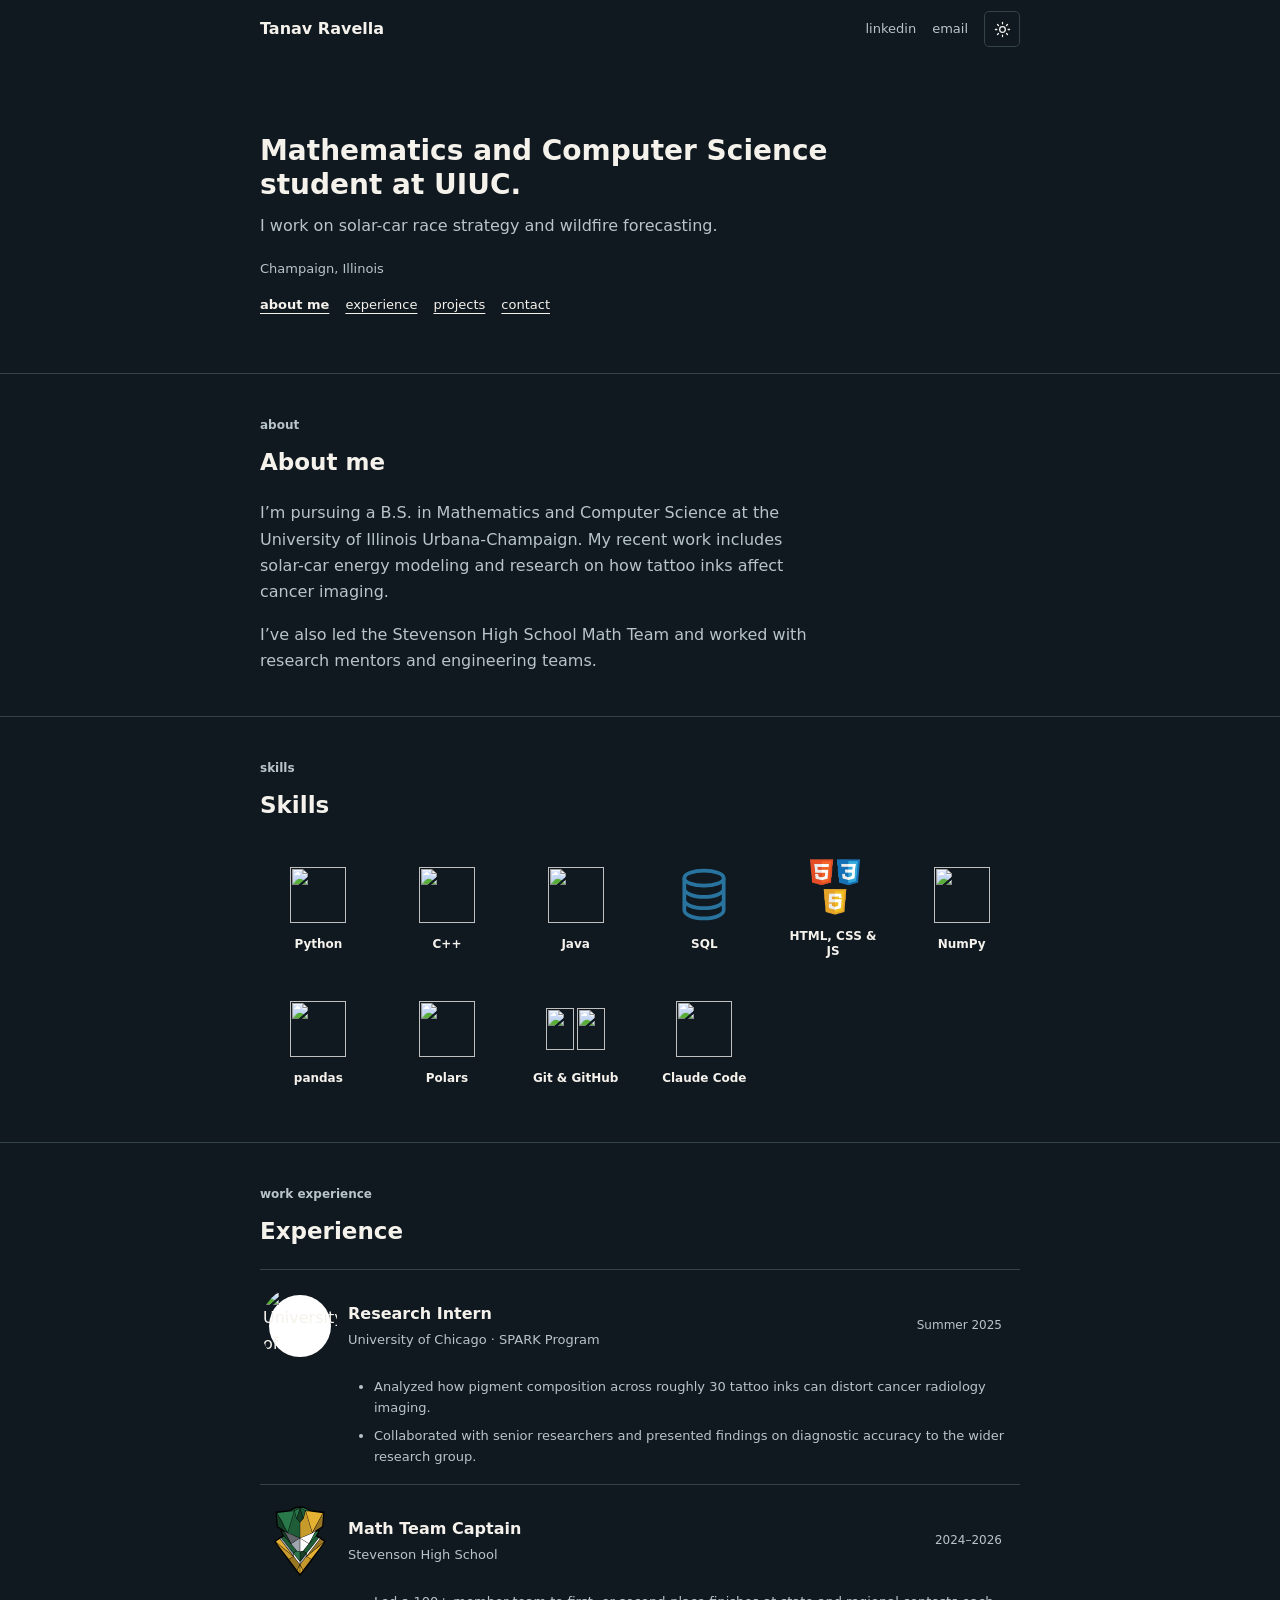
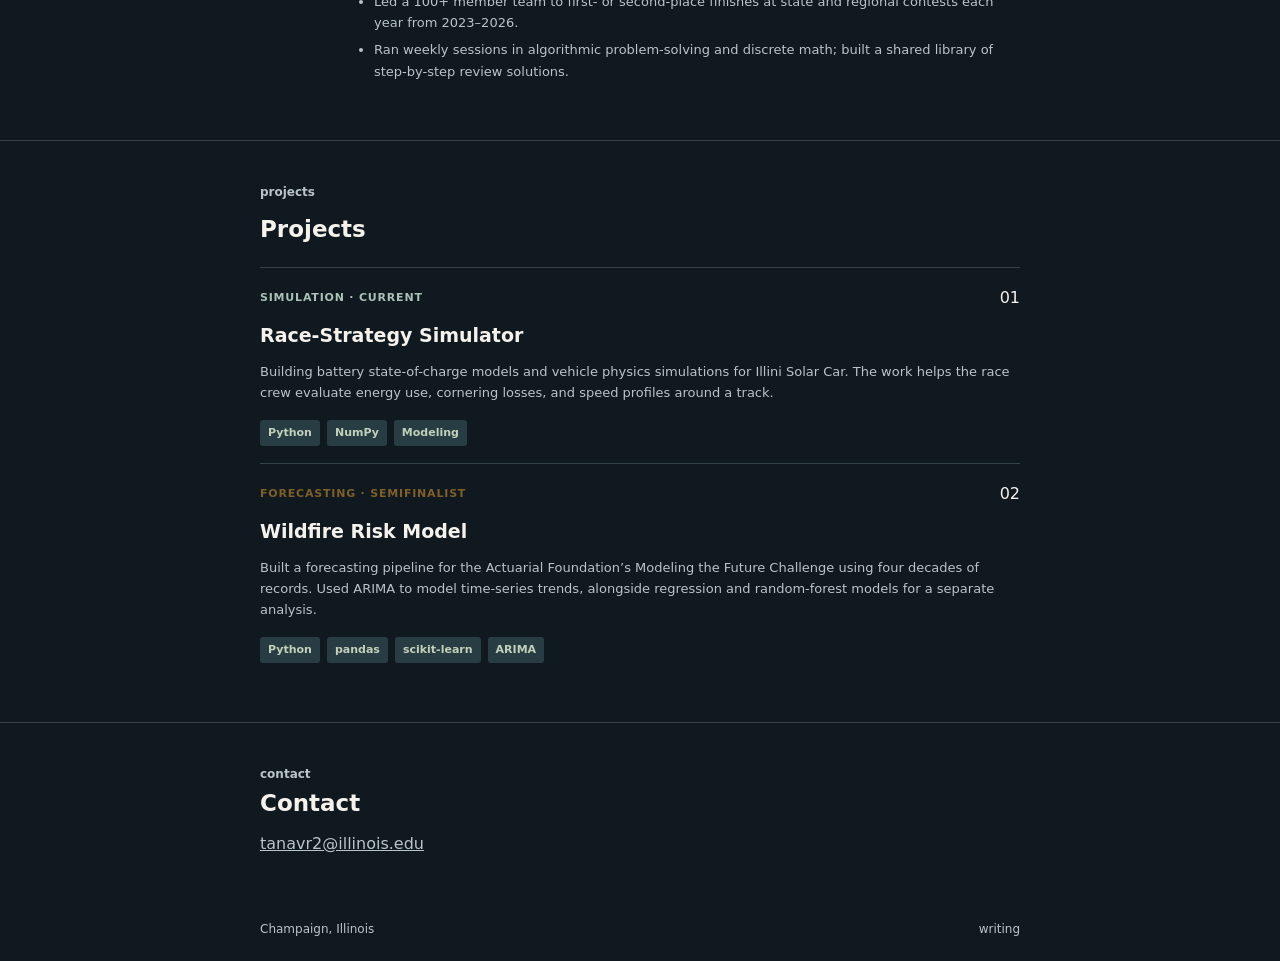
==== index.html @ 4a005d2b "Add portfolio site" ====
<!DOCTYPE html>
<html lang="en">
<head>
  <meta charset="UTF-8">
  <meta name="viewport" content="width=device-width, initial-scale=1.0">
  <meta name="theme-color" content="#101820">
  <meta name="description" content="Tanav Ravella is a Mathematics and Computer Science student at UIUC building simulation and data software.">
  <title>Tanav Ravella | Mathematics & Computer Science</title>
  <script>
    try {
      document.documentElement.dataset.theme = localStorage.getItem("portfolio-theme") || "dark";
    } catch {
      document.documentElement.dataset.theme = "dark";
    }
  </script>
  <style>
    :root {
      color-scheme: dark;
      --paper: #101820;
      --ink: #F5F2EC;
      --muted: #B8C5C8;
      --line: #34434B;
      --green: #A8C2B4;
      --green-strong: #4C6A4A;
      --green-pale: #283D43;
      --surface: #18232C;
      --surface-hover: #202F39;
      --topbar: rgb(16 24 32 / 94%);
      --skills-band: #17242C;
      --contact-band: #1B2B33;
      --button-text: #F5F2EC;
      --tag-text: #C3D0B9;
      --focus: #C7D5DA;
      --blue: #C7D5DA;
      --water: #CEDCD8;
      --ochre: #7E6027;
      --clay: #824B38;
      --light-accent: #E7D9BE;
      --sound: #DCD4D9;
      --content: 760px;
    }
    :root[data-theme="light"] {
      color-scheme: light;
      --paper: #F5F2EC;
      --ink: #0F110F;
      --muted: #5D625C;
      --line: #D4D6D0;
      --green: #4C6A4A;
      --green-strong: #4C6A4A;
      --green-pale: #CEDCD8;
      --surface: #FBF9F5;
      --surface-hover: #E9EEF0;
      --topbar: rgb(245 242 236 / 94%);
      --skills-band: #DDE7EA;
      --contact-band: #CEDCD8;
      --button-text: #F5F2EC;
      --tag-text: #263D43;
      --focus: #536F78;
      --blue: #536F78;
      --water: #CEDCD8;
      --ochre: #7E6027;
      --clay: #824B38;
      --light-accent: #E7D9BE;
      --sound: #756D72;
    }

    * { box-sizing: border-box; }
    html { scroll-behavior: smooth; scroll-padding-top: 82px; }
    body {
      margin: 0;
      background: var(--paper);
      color: var(--ink);
      font-family: Inter, ui-sans-serif, system-ui, -apple-system, BlinkMacSystemFont, "Segoe UI", sans-serif;
      font-size: 16px;
      line-height: 1.65;
    }
    a { color: inherit; }
    a:focus-visible, button:focus-visible { outline: 3px solid var(--focus); outline-offset: 4px; }
    .shell { width: min(var(--content), calc(100% - 48px)); margin-inline: auto; }
    .topbar { background: var(--paper); }
    .nav { min-height: 58px; display: flex; align-items: center; justify-content: space-between; gap: 24px; }
    .mark { font-size: 16px; font-weight: 750; text-decoration: none; letter-spacing: 0; }
    .nav-links { display: flex; align-items: center; gap: 16px; }
    .nav-links a { color: var(--muted); font-size: 13px; font-weight: 500; text-decoration: none; }
    .nav-links a:hover, .text-link:hover { color: var(--green); }
    .theme-toggle { width: 36px; height: 36px; display: grid; place-items: center; padding: 0; border: 1px solid var(--line); border-radius: 5px; background: transparent; color: var(--ink); cursor: pointer; }
    .theme-toggle svg { width: 17px; height: 17px; fill: none; stroke: currentColor; stroke-linecap: round; stroke-linejoin: round; stroke-width: 1.8; }
    :root[data-theme="dark"] .theme-toggle .moon-icon, :root[data-theme="light"] .theme-toggle .sun-icon { display: none; }

    main section { scroll-margin-top: 68px; }
    .hero { min-height: 0; display: block; padding-block: 76px 58px; }
    .hero-grid { width: 100%; margin-inline: auto; text-align: left; }
    .hero-visual { display: none; }
    .hero-visual svg { display: block; width: 100%; height: 100%; }
    .hero-visual .grid-line { stroke: var(--line); stroke-width: 1; }
    .hero-visual .curve { fill: none; stroke: var(--green); stroke-width: 3; stroke-linecap: round; stroke-linejoin: round; }
    .hero-visual .node { fill: var(--paper); stroke: var(--green); stroke-width: 3; }
    .eyebrow, .section-kicker { margin: 0 0 12px; color: var(--muted); font-size: 12px; font-weight: 600; letter-spacing: 0; text-transform: lowercase; }
    h1, h2, h3, p { margin-top: 0; }
    h1 { max-width: 680px; margin-bottom: 12px; font-size: 28px; line-height: 1.2; letter-spacing: 0; }
    .hero-copy { max-width: 690px; margin: 0 0 18px; color: var(--muted); font-size: 16px; }
    .hero-meta { display: flex; flex-wrap: wrap; justify-content: flex-start; gap: 10px 22px; margin-bottom: 15px; color: var(--muted); font-size: 13px; }
    .hero-meta span { display: inline-flex; align-items: center; gap: 8px; }
    .availability { color: var(--green); font-weight: 700; }
    .availability::before { width: 7px; height: 7px; border-radius: 50%; background: var(--green); content: ""; }
    .hero-actions { display: flex; flex-wrap: wrap; align-items: center; justify-content: flex-start; gap: 16px; }
    .button { display: inline-flex; align-items: center; min-height: 0; padding: 0; border-radius: 0; background: transparent; color: var(--ink); font-size: 13px; font-weight: 650; text-decoration: underline; text-underline-offset: 4px; }
    .text-link { color: var(--ink); font-size: 13px; font-weight: 500; text-decoration-thickness: 1px; text-underline-offset: 4px; }

    .band { border-top: 1px solid var(--line); }
    .section { padding-block: 42px; }
    .section-heading { display: flex; align-items: end; justify-content: space-between; gap: 25px; margin-bottom: 22px; }
    .section-heading h2 { margin-bottom: 0; font-size: 23px; line-height: 1.3; letter-spacing: 0; }
    .section-intro { max-width: 460px; margin-bottom: 0; color: var(--muted); font-size: 14px; }
    .about-grid { display: grid; grid-template-columns: 1fr; gap: 15px; }
    .about-copy { max-width: 570px; color: var(--muted); }
    .about-copy p:last-child { margin-bottom: 0; }
    .fact-list { display: flex; flex-wrap: wrap; gap: 7px 18px; align-content: start; }
    .fact { padding-top: 0; }
    .fact strong { font-size: 13px; }
    .fact span { color: var(--muted); font-size: 12px; }

    .skills-band { background: transparent; }
    .skill-grid { display: grid; grid-template-columns: repeat(6, minmax(0, 1fr)); gap: 12px; }
    .skill-tile {
      min-height: 110px;
      display: flex;
      flex-direction: column;
      align-items: center;
      justify-content: center;
      gap: 12px;
      padding: 13px 8px;
      border: 1px solid transparent;
      border-radius: 3px;
      color: var(--ink);
      text-align: center;
      transition: transform 180ms ease, background-color 180ms ease, border-color 180ms ease, box-shadow 180ms ease;
    }
    .skill-tile:hover, .skill-tile:focus-visible {
      transform: translateY(-5px);
      border-color: var(--line);
      background: var(--surface-hover);
      box-shadow: 0 8px 20px rgb(0 0 0 / 28%);
    }
    .skill-icon {
      width: 60px;
      height: 60px;
      display: grid;
      place-items: center;
      overflow: visible;
    }
    .skill-icon img { width: 56px; height: 56px; display: block; object-fit: contain; }
    .skill-icon .brand-wide { width: 64px; }
    .skill-icon .brand-tall { height: 60px; }
    .skill-icon.pair { display: flex; align-items: center; justify-content: center; gap: 3px; }
    .skill-icon.pair img { width: 28px; height: 42px; }
    .skill-icon.triple { gap: 2px; }
    .skill-icon.triple img { width: 21px; height: 36px; }
    .numpy-mark, .theme-mark { width: 56px; height: 56px; object-fit: contain; }
    :root[data-theme="light"] .numpy-mark { filter: brightness(0) saturate(100%) invert(13%) sepia(35%) saturate(1900%) hue-rotate(157deg) brightness(92%) contrast(103%); }
    :root[data-theme="dark"] .theme-mark-light, :root[data-theme="light"] .theme-mark-dark { display: none; }
    .theme-mark-invert { filter: brightness(0) invert(1); }
    .skill-name { font-size: 12px; font-weight: 650; line-height: 1.25; }

    .timeline { display: grid; gap: 0; }
    .timeline-item { padding: 16px 0; border-top: 1px solid var(--line); }
    .timeline-summary { position: relative; display: grid; grid-template-columns: 72px minmax(0, 1fr) auto; align-items: center; gap: 16px; padding-right: 18px; cursor: pointer; list-style: none; }
    .timeline-summary::-webkit-details-marker { display: none; }
    .experience-logo { width: 80px; height: 80px; display: grid; place-items: center; overflow: hidden; border: 0; border-radius: 16px; background: transparent; }
    .experience-logo.uchicago { position: relative; border-radius: 50%; background: transparent; }
    .experience-logo.uchicago::before { position: absolute; inset: 9px; border-radius: 50%; background: #FFFFFF; content: ""; }
    .experience-logo img { width: 54px; height: 54px; display: block; object-fit: contain; }
    .experience-logo.uchicago img { position: relative; z-index: 1; width: 74px; height: 74px; }
    .experience-logo .stevenson-mark { width: 74px; height: 74px; }
    .timeline-summary h3 { display: inline; margin: 0; font-size: 16px; }
    .timeline-org { display: block; margin-top: 2px; color: var(--muted); font-size: 13px; font-weight: 450; }
    .timeline-date { flex: 0 0 auto; color: var(--muted); font-size: 12px; }
    .timeline-main { margin-left: 96px; }
    .timeline-main ul { margin: 10px 0 0; padding-left: 18px; color: var(--muted); font-size: 13px; }
    .timeline-main li + li { margin-top: 6px; }

    .project-list { display: grid; grid-template-columns: 1fr; gap: 0; }
    .project { min-height: 0; padding: 17px 0; border: 0; border-top: 1px solid var(--line); border-radius: 0; background: transparent; }
    .project-top { display: flex; align-items: center; justify-content: space-between; gap: 15px; margin-bottom: 9px; }
    .project-type { color: var(--green); font-size: 11px; font-weight: 750; letter-spacing: .8px; text-transform: uppercase; }
    .project:nth-child(2) .project-type { color: var(--ochre); }
    .project h3 { margin-bottom: 9px; font-size: 19px; }
    .project p { color: var(--muted); font-size: 13px; }
    .tags { display: flex; flex-wrap: wrap; gap: 7px; margin-top: 16px; }
    .tags span { padding: 4px 8px; border-radius: 3px; background: var(--green-pale); color: var(--tag-text); font-size: 11px; font-weight: 650; }

    .contact-band { background: transparent; border-top: 1px solid var(--line); }
    .contact-row { display: flex; align-items: center; justify-content: space-between; gap: 30px; }
    .contact-row h2 { margin-bottom: 8px; font-size: 23px; }
    .contact-row p { margin-bottom: 0; color: var(--muted); }
    .contact-links { display: flex; flex-wrap: wrap; gap: 12px; }
    .contact-links a { padding: 0; border: 0; border-radius: 0; background: transparent; font-size: 13px; font-weight: 600; text-decoration: underline; text-underline-offset: 4px; }
    footer { padding-block: 21px; color: var(--muted); font-size: 12px; }
    .footer-row { display: flex; justify-content: space-between; align-items: center; gap: 20px; }
    footer p { margin: 0; }
    footer a { color: var(--muted); text-decoration: none; }
    footer a:hover { color: var(--green); }

    @media (max-width: 720px) {
      .shell { width: min(var(--content), calc(100% - 36px)); }
      .nav { min-height: 62px; align-items: flex-start; flex-direction: column; gap: 7px; padding-block: 12px; }
      .nav-links { width: 100%; gap: 19px; overflow-x: auto; padding-bottom: 2px; }
      .nav-links a { flex: 0 0 auto; font-size: 12px; }
      .nav-links .theme-toggle { flex: 0 0 36px; }
      html { scroll-padding-top: 96px; }
      main section { scroll-margin-top: 96px; }
      .hero { min-height: 0; padding-block: 52px 38px; }
      .hero-visual { margin-bottom: 23px; }
      .section { padding-block: 36px; }
      .section-heading { align-items: flex-start; flex-direction: column; gap: 12px; }
      .about-grid { grid-template-columns: 1fr; gap: 30px; }
      .skill-grid { grid-template-columns: repeat(4, minmax(0, 1fr)); gap: 7px; }
      .timeline-summary { grid-template-columns: 66px minmax(0, 1fr); gap: 12px; }
      .experience-logo { width: 66px; height: 66px; border-radius: 14px; }
      .experience-logo.uchicago::before { inset: 6px; }
      .experience-logo img { width: 52px; height: 52px; }
      .experience-logo.uchicago img { width: 60px; height: 60px; }
      .experience-logo .stevenson-mark { width: 60px; height: 60px; }
      .timeline-summary .timeline-date { grid-column: 2; }
      .timeline-main { margin-left: 78px; }
      .project-list { grid-template-columns: 1fr; }
      .contact-row { align-items: flex-start; flex-direction: column; }
    }
    @media (max-width: 420px) {
      .skill-grid { grid-template-columns: repeat(3, minmax(0, 1fr)); gap: 4px; }
      .skill-tile { min-height: 112px; }
      .fact-list { grid-template-columns: 1fr 1fr; gap: 18px 14px; }
      .footer-row { align-items: flex-start; flex-direction: column; }
    }
    @media (prefers-reduced-motion: reduce) {
      html { scroll-behavior: auto; }
    }
  </style>
</head>
<body>
  <header class="topbar">
    <nav class="nav shell" aria-label="Main navigation">
      <a class="mark" href="#home">Tanav Ravella</a>
      <div class="nav-links">
        <a href="https://www.linkedin.com/in/tanav-ravella-240072304" target="_blank" rel="noreferrer">linkedin</a>
        <a href="mailto:tanavr2@illinois.edu">email</a>
        <button class="theme-toggle" id="themeToggle" type="button" aria-label="Switch to light mode" title="Switch to light mode">
          <svg class="sun-icon" viewBox="0 0 24 24" aria-hidden="true"><circle cx="12" cy="12" r="4"/><path d="M12 2v2m0 16v2M4.93 4.93l1.42 1.42m11.3 11.3 1.42 1.42M2 12h2m16 0h2M4.93 19.07l1.42-1.42m11.3-11.3 1.42-1.42"/></svg>
          <svg class="moon-icon" viewBox="0 0 24 24" aria-hidden="true"><path d="M20.5 14.1A8.5 8.5 0 0 1 9.9 3.5 8.5 8.5 0 1 0 20.5 14.1Z"/></svg>
        </button>
      </div>
    </nav>
  </header>

  <main>
    <section class="hero shell" id="home">
      <div class="hero-grid">
        <div class="hero-visual" aria-hidden="true">
          <svg viewBox="0 0 160 108" fill="none">
            <path class="grid-line" d="M12 18H148M12 45H148M12 72H148M12 99H148M12 18V99M46 18V99M80 18V99M114 18V99M148 18V99"/>
            <path class="curve" d="M13 84C27 82 27 38 45 42S63 74 78 67 97 28 111 34 127 58 147 23"/>
            <circle class="node" cx="45" cy="42" r="4"/><circle class="node" cx="111" cy="34" r="4"/><circle class="node" cx="147" cy="23" r="4"/>
          </svg>
        </div>
        <div>
          <h1>Mathematics and Computer Science student at UIUC.</h1>
          <p class="hero-copy">I work on solar-car race strategy and wildfire forecasting.</p>
          <div class="hero-meta">
            <span>Champaign, Illinois</span>
          </div>
          <div class="hero-actions">
            <a class="button" href="#about">about me</a>
            <a class="text-link" href="#experience">experience</a>
            <a class="text-link" href="#projects">projects</a>
            <a class="text-link" href="#contact">contact</a>
          </div>
        </div>
      </div>
    </section>

    <section class="band" id="about">
      <div class="section shell">
        <div class="section-heading"><div><p class="section-kicker">about</p><h2>About me</h2></div></div>
        <div class="about-grid">
          <div class="about-copy">
            <p>I’m pursuing a B.S. in Mathematics and Computer Science at the University of Illinois Urbana-Champaign. My recent work includes solar-car energy modeling and research on how tattoo inks affect cancer imaging.</p>
            <p>I’ve also led the Stevenson High School Math Team and worked with research mentors and engineering teams.</p>
          </div>
        </div>
      </div>
    </section>

    <section class="band skills-band" id="skills">
      <div class="section shell">
        <div class="section-heading">
          <div><p class="section-kicker">skills</p><h2>Skills</h2></div>
        </div>
        <div class="skill-grid" aria-label="Technical skills">
          <div class="skill-tile" tabindex="0"><span class="skill-icon"><img src="https://cdn.jsdelivr.net/gh/devicons/devicon/icons/python/python-original.svg" alt=""></span><span class="skill-name">Python</span></div>
          <div class="skill-tile" tabindex="0"><span class="skill-icon"><img src="https://cdn.simpleicons.org/cplusplus/00599C" alt=""></span><span class="skill-name">C++</span></div>
          <div class="skill-tile" tabindex="0"><span class="skill-icon"><img src="https://cdn.jsdelivr.net/gh/devicons/devicon/icons/java/java-original.svg" alt=""></span><span class="skill-name">Java</span></div>
          <div class="skill-tile" tabindex="0"><span class="skill-icon"><svg viewBox="0 0 64 64" aria-hidden="true" fill="none" stroke="#28749e" stroke-width="4"><ellipse cx="32" cy="14" rx="21" ry="8"/><path d="M11 14v34c0 5 9 9 21 9s21-4 21-9V14M11 25c0 5 9 9 21 9s21-4 21-9M11 37c0 5 9 9 21 9s21-4 21-9"/></svg></span><span class="skill-name">SQL</span></div>
          <div class="skill-tile" tabindex="0"><span class="skill-icon"><img class="brand-wide" src="assets/skills/html-css-js.png" alt=""></span><span class="skill-name">HTML, CSS & JS</span></div>
          <div class="skill-tile" tabindex="0"><span class="skill-icon"><img class="numpy-mark" src="https://raw.githubusercontent.com/numpy/numpy/main/branding/logo/logomark/numpylogoicon.svg" alt=""></span><span class="skill-name">NumPy</span></div>
          <div class="skill-tile" tabindex="0"><span class="skill-icon"><img class="theme-mark theme-mark-dark" src="https://cdn.simpleicons.org/pandas/FFFFFF" alt=""><img class="theme-mark theme-mark-light" src="https://cdn.simpleicons.org/pandas/150458" alt=""></span><span class="skill-name">pandas</span></div>
          <div class="skill-tile" tabindex="0"><span class="skill-icon"><img class="theme-mark theme-mark-dark" src="https://cdn.simpleicons.org/polars/FFFFFF" alt=""><img class="theme-mark theme-mark-light" src="https://cdn.simpleicons.org/polars/CD792C" alt=""></span><span class="skill-name">Polars</span></div>
          <div class="skill-tile" tabindex="0"><span class="skill-icon pair"><img src="https://cdn.simpleicons.org/git/F05032" alt=""><img class="theme-mark theme-mark-dark" src="https://cdn.simpleicons.org/github/FFFFFF" alt=""><img class="theme-mark theme-mark-light" src="https://cdn.simpleicons.org/github/181717" alt=""></span><span class="skill-name">Git & GitHub</span></div>
          <div class="skill-tile" tabindex="0"><span class="skill-icon"><img src="https://cdn.simpleicons.org/claude/D97757" alt=""></span><span class="skill-name">Claude Code</span></div>
        </div>
      </div>
    </section>

    <section class="band" id="experience">
      <div class="section shell">
        <div class="section-heading">
          <div><p class="section-kicker">work experience</p><h2>Experience</h2></div>
        </div>
        <div class="timeline">
          <details class="timeline-item" open>
            <summary class="timeline-summary"><span class="experience-logo uchicago"><img src="https://bpb-us-w2.wpmucdn.com/voices.uchicago.edu/dist/9/4361/files/2023/09/UChicago_Seal_1Color_Maroon_RGB.png" alt="University of Chicago seal" loading="lazy"></span><span><h3>Research Intern</h3><span class="timeline-org">University of Chicago · SPARK Program</span></span><span class="timeline-date">Summer 2025</span></summary>
            <div class="timeline-main">
              <ul>
                <li>Analyzed how pigment composition across roughly 30 tattoo inks can distort cancer radiology imaging.</li>
                <li>Collaborated with senior researchers and presented findings on diagnostic accuracy to the wider research group.</li>
              </ul>
            </div>
          </details>
          <details class="timeline-item" open>
            <summary class="timeline-summary"><span class="experience-logo"><img class="stevenson-mark" src="assets/skills/stevenson-patriot.svg" alt="Stevenson Patriots logo" loading="lazy"></span><span><h3>Math Team Captain</h3><span class="timeline-org">Stevenson High School</span></span><span class="timeline-date">2024–2026</span></summary>
            <div class="timeline-main">
              <ul>
                <li>Led a 100+ member team to first- or second-place finishes at state and regional contests each year from 2023–2026.</li>
                <li>Ran weekly sessions in algorithmic problem-solving and discrete math; built a shared library of step-by-step review solutions.</li>
              </ul>
            </div>
          </details>
        </div>
      </div>
    </section>

    <section class="band" id="projects">
      <div class="section shell">
        <div class="section-heading">
          <div><p class="section-kicker">projects</p><h2>Projects</h2></div>
        </div>
        <div class="project-list">
          <article class="project">
            <div class="project-top"><span class="project-type">Simulation · Current</span><span aria-hidden="true">01</span></div>
            <h3>Race-Strategy Simulator</h3>
            <p>Building battery state-of-charge models and vehicle physics simulations for Illini Solar Car. The work helps the race crew evaluate energy use, cornering losses, and speed profiles around a track.</p>
            <div class="tags"><span>Python</span><span>NumPy</span><span>Modeling</span></div>
          </article>
          <article class="project">
            <div class="project-top"><span class="project-type">Forecasting · Semifinalist</span><span aria-hidden="true">02</span></div>
            <h3>Wildfire Risk Model</h3>
            <p>Built a forecasting pipeline for the Actuarial Foundation’s Modeling the Future Challenge using four decades of records. Used ARIMA to model time-series trends, alongside regression and random-forest models for a separate analysis.</p>
            <div class="tags"><span>Python</span><span>pandas</span><span>scikit-learn</span><span>ARIMA</span></div>
          </article>
        </div>
      </div>
    </section>

    <section class="contact-band" id="contact">
      <div class="section shell contact-row">
        <div><p class="section-kicker">contact</p><h2>Contact</h2><p><a href="mailto:tanavr2@illinois.edu">tanavr2@illinois.edu</a></p></div>
      </div>
    </section>
  </main>

  <footer class="shell">
    <div class="footer-row"><p>Champaign, Illinois</p><a href="writing.html">writing</a></div>
  </footer>
  <script>
    const themeToggle = document.getElementById("themeToggle");
    const themeMeta = document.querySelector('meta[name="theme-color"]');
    function setTheme(theme) {
      document.documentElement.dataset.theme = theme;
      themeMeta.content = theme === "dark" ? "#101820" : "#F5F2EC";
      const nextTheme = theme === "dark" ? "light" : "dark";
      themeToggle.setAttribute("aria-label", `Switch to ${nextTheme} mode`);
      themeToggle.title = `Switch to ${nextTheme} mode`;
      try { localStorage.setItem("portfolio-theme", theme); } catch {}
    }
    setTheme(document.documentElement.dataset.theme === "light" ? "light" : "dark");
    themeToggle.addEventListener("click", () => {
      setTheme(document.documentElement.dataset.theme === "dark" ? "light" : "dark");
    });
  </script>
</body>
</html>
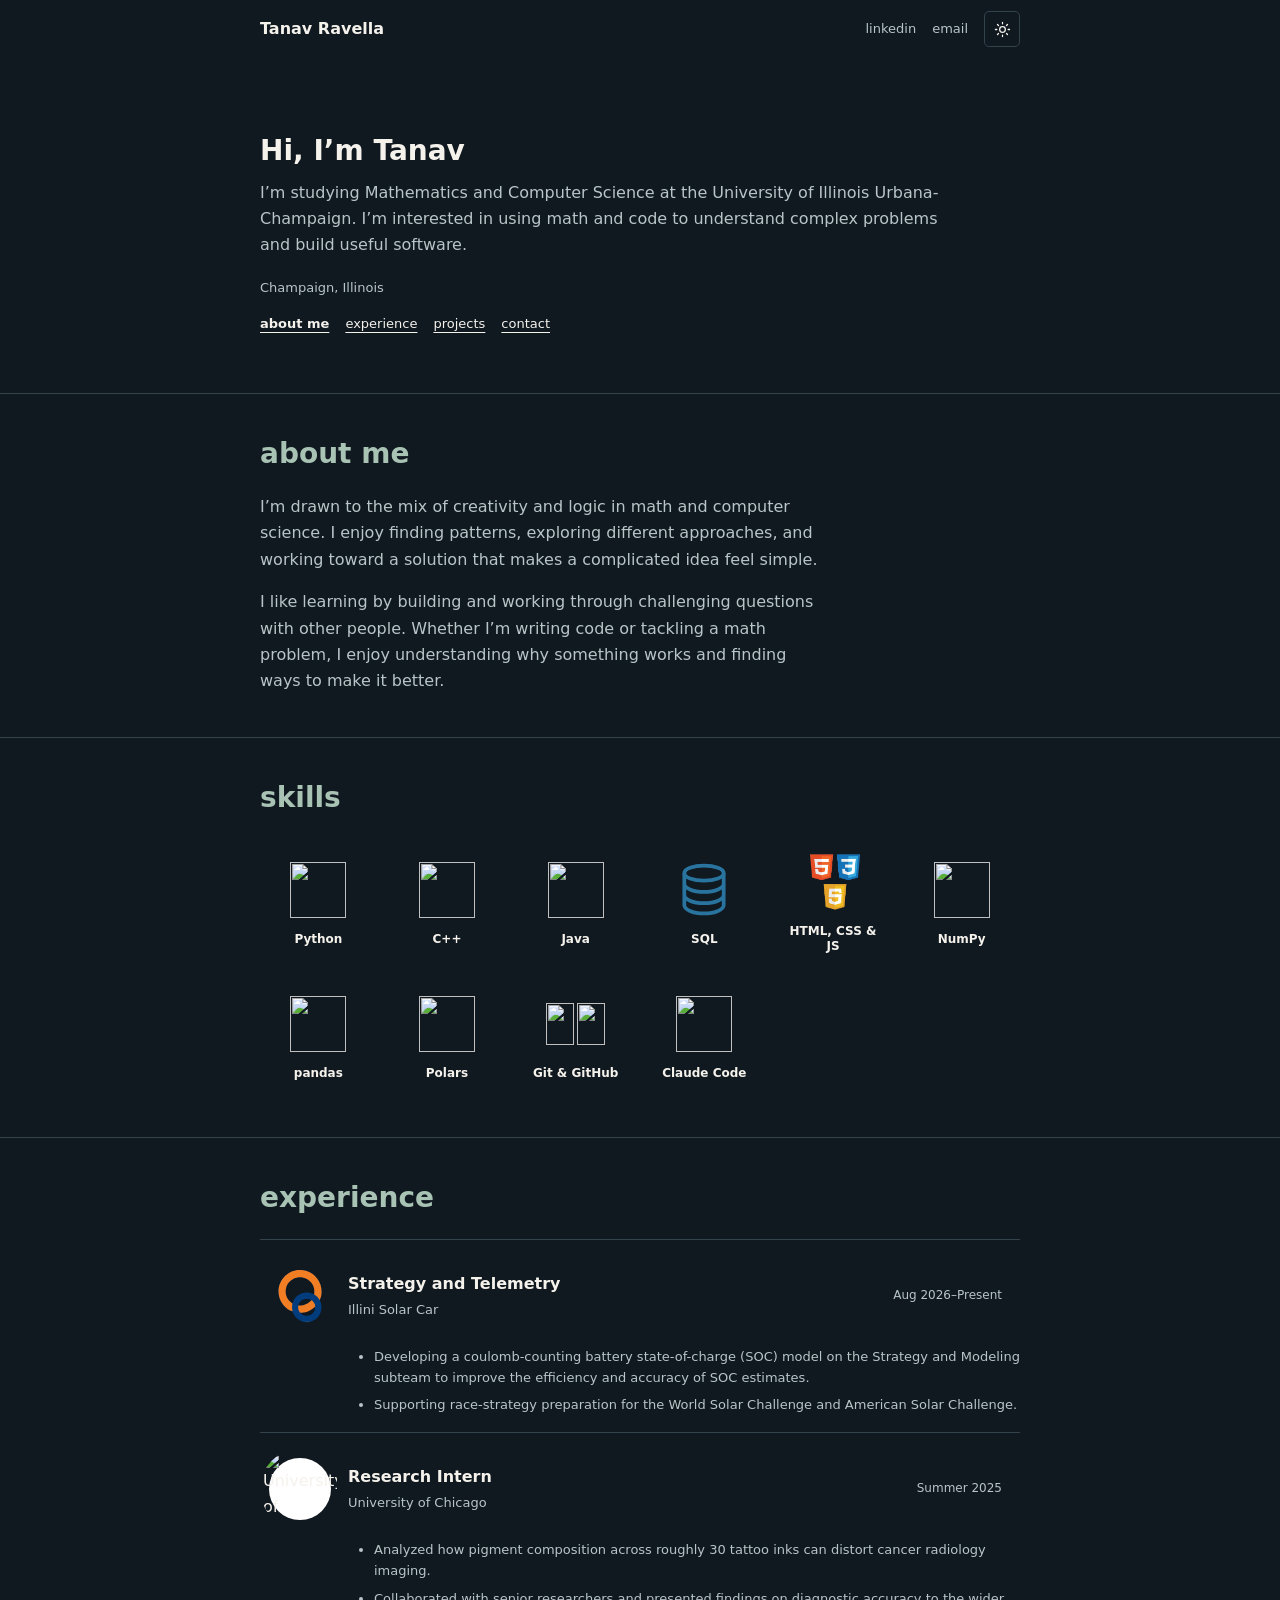
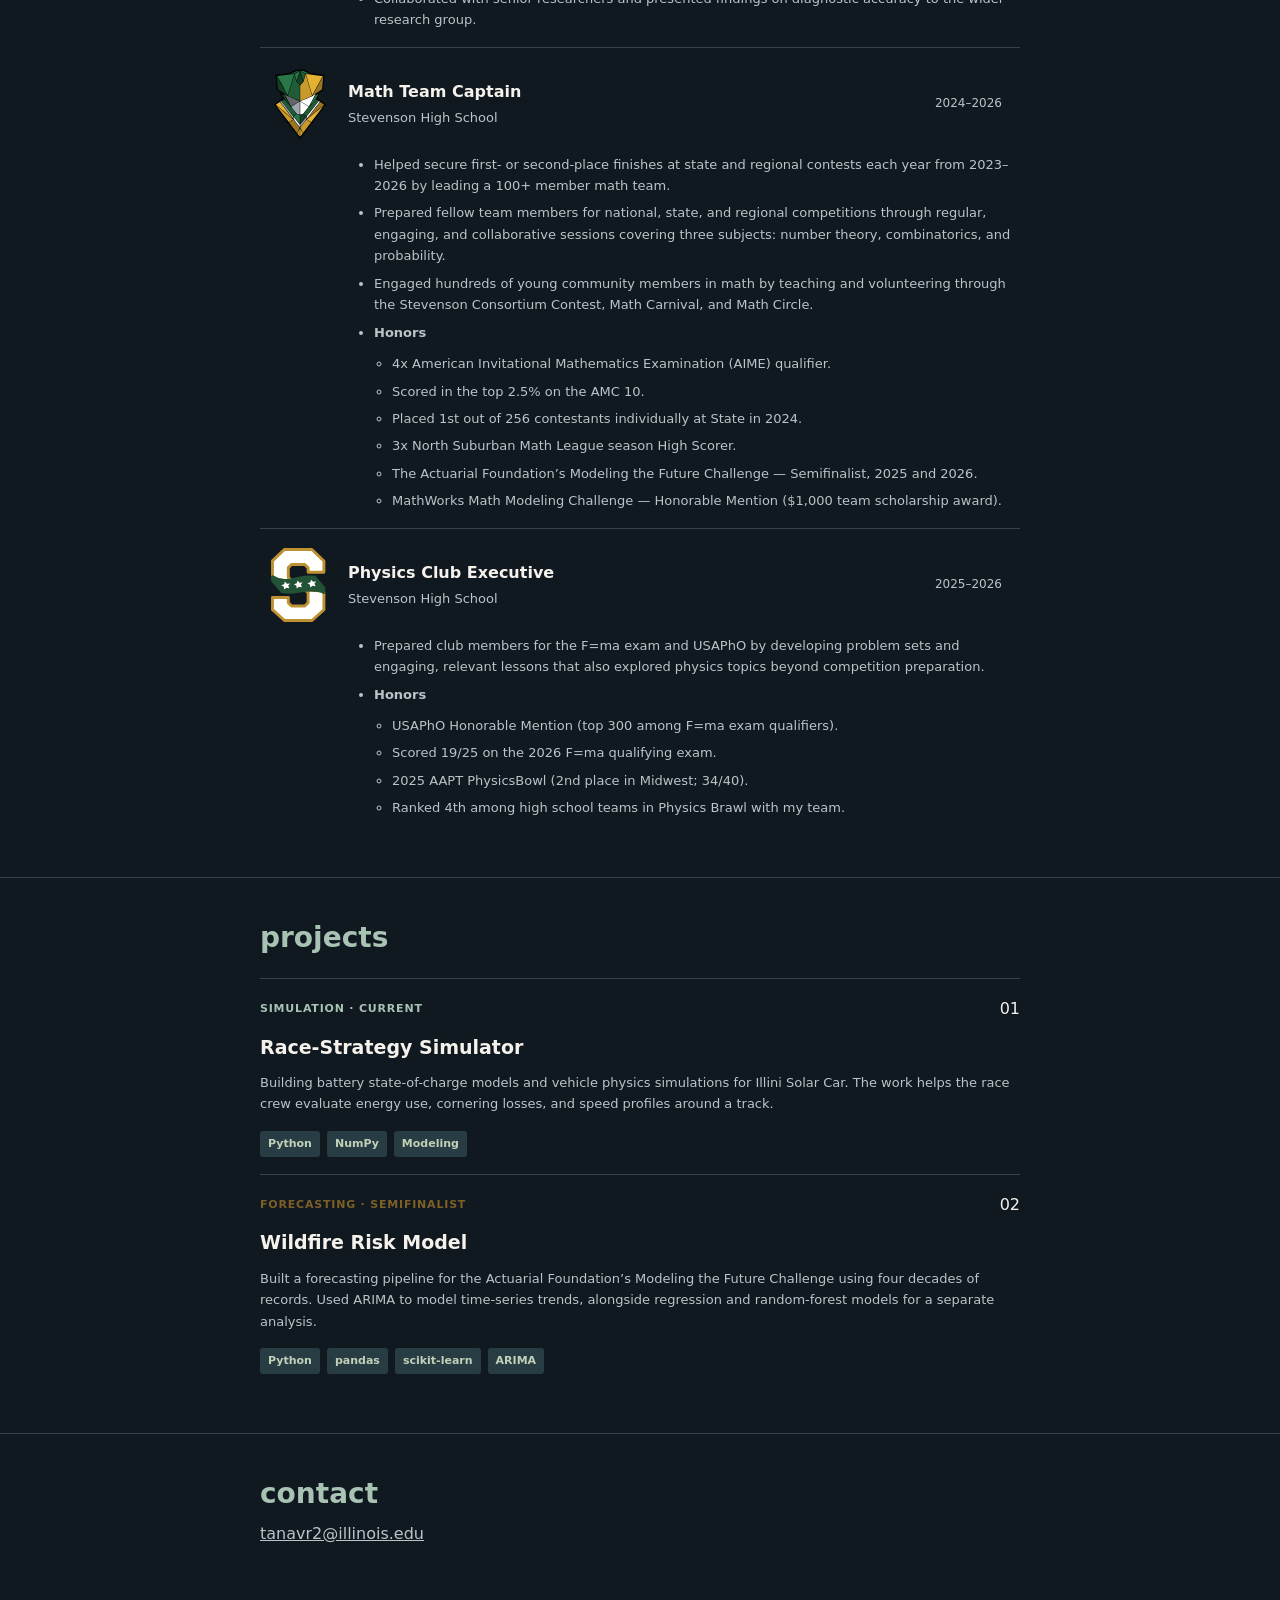
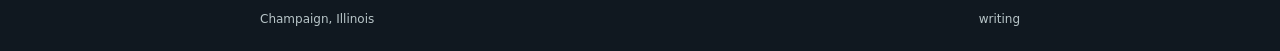
==== commit 9127a222: "Describe your changes" ====
--- a/index.html
+++ b/index.html
@@ -21,6 +21,7 @@
       --muted: #B8C5C8;
       --line: #34434B;
       --green: #A8C2B4;
+      --heading: #A8C2B4;
       --green-strong: #4C6A4A;
       --green-pale: #283D43;
       --surface: #18232C;
@@ -46,6 +47,7 @@
       --muted: #5D625C;
       --line: #D4D6D0;
       --green: #4C6A4A;
+      --heading: #304A35;
       --green-strong: #4C6A4A;
       --green-pale: #CEDCD8;
       --surface: #FBF9F5;
@@ -95,7 +97,7 @@
     .hero-visual .grid-line { stroke: var(--line); stroke-width: 1; }
     .hero-visual .curve { fill: none; stroke: var(--green); stroke-width: 3; stroke-linecap: round; stroke-linejoin: round; }
     .hero-visual .node { fill: var(--paper); stroke: var(--green); stroke-width: 3; }
-    .eyebrow, .section-kicker { margin: 0 0 12px; color: var(--muted); font-size: 12px; font-weight: 600; letter-spacing: 0; text-transform: lowercase; }
+    .eyebrow { margin: 0 0 12px; color: var(--muted); font-size: 12px; font-weight: 600; letter-spacing: 0; text-transform: lowercase; }
     h1, h2, h3, p { margin-top: 0; }
     h1 { max-width: 680px; margin-bottom: 12px; font-size: 28px; line-height: 1.2; letter-spacing: 0; }
     .hero-copy { max-width: 690px; margin: 0 0 18px; color: var(--muted); font-size: 16px; }
@@ -110,7 +112,7 @@
     .band { border-top: 1px solid var(--line); }
     .section { padding-block: 42px; }
     .section-heading { display: flex; align-items: end; justify-content: space-between; gap: 25px; margin-bottom: 22px; }
-    .section-heading h2 { margin-bottom: 0; font-size: 23px; line-height: 1.3; letter-spacing: 0; }
+    .section-heading h2 { color: var(--heading); margin-bottom: 0; font-size: 28px; line-height: 1.3; letter-spacing: 0; }
     .section-intro { max-width: 460px; margin-bottom: 0; color: var(--muted); font-size: 14px; }
     .about-grid { display: grid; grid-template-columns: 1fr; gap: 15px; }
     .about-copy { max-width: 570px; color: var(--muted); }
@@ -178,6 +180,7 @@
     .timeline-main { margin-left: 96px; }
     .timeline-main ul { margin: 10px 0 0; padding-left: 18px; color: var(--muted); font-size: 13px; }
     .timeline-main li + li { margin-top: 6px; }
+    .accomplishments-label { font-weight: 600; }
 
     .project-list { display: grid; grid-template-columns: 1fr; gap: 0; }
     .project { min-height: 0; padding: 17px 0; border: 0; border-top: 1px solid var(--line); border-radius: 0; background: transparent; }
@@ -191,7 +194,7 @@
 
     .contact-band { background: transparent; border-top: 1px solid var(--line); }
     .contact-row { display: flex; align-items: center; justify-content: space-between; gap: 30px; }
-    .contact-row h2 { margin-bottom: 8px; font-size: 23px; }
+    .contact-row h2 { color: var(--heading); margin-bottom: 8px; font-size: 28px; line-height: 1.3; }
     .contact-row p { margin-bottom: 0; color: var(--muted); }
     .contact-links { display: flex; flex-wrap: wrap; gap: 12px; }
     .contact-links a { padding: 0; border: 0; border-radius: 0; background: transparent; font-size: 13px; font-weight: 600; text-decoration: underline; text-underline-offset: 4px; }
@@ -263,8 +266,8 @@
           </svg>
         </div>
         <div>
-          <h1>Mathematics and Computer Science student at UIUC.</h1>
-          <p class="hero-copy">I work on solar-car race strategy and wildfire forecasting.</p>
+          <h1>Hi, I’m Tanav</h1>
+          <p class="hero-copy">I’m studying Mathematics and Computer Science at the University of Illinois Urbana-Champaign. I’m interested in using math and code to understand complex problems and build useful software.</p>
           <div class="hero-meta">
             <span>Champaign, Illinois</span>
           </div>
@@ -280,11 +283,11 @@
 
     <section class="band" id="about">
       <div class="section shell">
-        <div class="section-heading"><div><p class="section-kicker">about</p><h2>About me</h2></div></div>
+        <div class="section-heading"><div><h2>about me</h2></div></div>
         <div class="about-grid">
           <div class="about-copy">
-            <p>I’m pursuing a B.S. in Mathematics and Computer Science at the University of Illinois Urbana-Champaign. My recent work includes solar-car energy modeling and research on how tattoo inks affect cancer imaging.</p>
-            <p>I’ve also led the Stevenson High School Math Team and worked with research mentors and engineering teams.</p>
+            <p>I’m drawn to the mix of creativity and logic in math and computer science. I enjoy finding patterns, exploring different approaches, and working toward a solution that makes a complicated idea feel simple.</p>
+            <p>I like learning by building and working through challenging questions with other people. Whether I’m writing code or tackling a math problem, I enjoy understanding why something works and finding ways to make it better.</p>
           </div>
         </div>
       </div>
@@ -293,7 +296,7 @@
     <section class="band skills-band" id="skills">
       <div class="section shell">
         <div class="section-heading">
-          <div><p class="section-kicker">skills</p><h2>Skills</h2></div>
+          <div><h2>skills</h2></div>
         </div>
         <div class="skill-grid" aria-label="Technical skills">
           <div class="skill-tile" tabindex="0"><span class="skill-icon"><img src="https://cdn.jsdelivr.net/gh/devicons/devicon/icons/python/python-original.svg" alt=""></span><span class="skill-name">Python</span></div>
@@ -313,11 +316,20 @@
     <section class="band" id="experience">
       <div class="section shell">
         <div class="section-heading">
-          <div><p class="section-kicker">work experience</p><h2>Experience</h2></div>
+          <div><h2>experience</h2></div>
         </div>
         <div class="timeline">
           <details class="timeline-item" open>
-            <summary class="timeline-summary"><span class="experience-logo uchicago"><img src="https://bpb-us-w2.wpmucdn.com/voices.uchicago.edu/dist/9/4361/files/2023/09/UChicago_Seal_1Color_Maroon_RGB.png" alt="University of Chicago seal" loading="lazy"></span><span><h3>Research Intern</h3><span class="timeline-org">University of Chicago · SPARK Program</span></span><span class="timeline-date">Summer 2025</span></summary>
+            <summary class="timeline-summary"><span class="experience-logo"><img src="assets/skills/illini-solar-car.svg" alt="Illini Solar Car logo" loading="lazy"></span><span><h3>Strategy and Telemetry</h3><span class="timeline-org">Illini Solar Car</span></span><span class="timeline-date">Aug 2026–Present</span></summary>
+            <div class="timeline-main">
+              <ul>
+                <li>Developing a coulomb-counting battery state-of-charge (SOC) model on the Strategy and Modeling subteam to improve the efficiency and accuracy of SOC estimates.</li>
+                <li>Supporting race-strategy preparation for the World Solar Challenge and American Solar Challenge.</li>
+              </ul>
+            </div>
+          </details>
+          <details class="timeline-item" open>
+            <summary class="timeline-summary"><span class="experience-logo uchicago"><img src="https://bpb-us-w2.wpmucdn.com/voices.uchicago.edu/dist/9/4361/files/2023/09/UChicago_Seal_1Color_Maroon_RGB.png" alt="University of Chicago seal" loading="lazy"></span><span><h3>Research Intern</h3><span class="timeline-org">University of Chicago</span></span><span class="timeline-date">Summer 2025</span></summary>
             <div class="timeline-main">
               <ul>
                 <li>Analyzed how pigment composition across roughly 30 tattoo inks can distort cancer radiology imaging.</li>
@@ -329,11 +341,38 @@
             <summary class="timeline-summary"><span class="experience-logo"><img class="stevenson-mark" src="assets/skills/stevenson-patriot.svg" alt="Stevenson Patriots logo" loading="lazy"></span><span><h3>Math Team Captain</h3><span class="timeline-org">Stevenson High School</span></span><span class="timeline-date">2024–2026</span></summary>
             <div class="timeline-main">
               <ul>
-                <li>Led a 100+ member team to first- or second-place finishes at state and regional contests each year from 2023–2026.</li>
-                <li>Ran weekly sessions in algorithmic problem-solving and discrete math; built a shared library of step-by-step review solutions.</li>
+                <li>Helped secure first- or second-place finishes at state and regional contests each year from 2023–2026 by leading a 100+ member math team.</li>
+                <li>Prepared fellow team members for national, state, and regional competitions through regular, engaging, and collaborative sessions covering three subjects: number theory, combinatorics, and probability.</li>
+                <li>Engaged hundreds of young community members in math by teaching and volunteering through the Stevenson Consortium Contest, Math Carnival, and Math Circle.</li>
+                <li><span class="accomplishments-label">Honors</span>
+                  <ul>
+                    <li>4x American Invitational Mathematics Examination (AIME) qualifier.</li>
+                    <li>Scored in the top 2.5% on the AMC 10.</li>
+                    <li>Placed 1st out of 256 contestants individually at State in 2024.</li>
+                    <li>3x North Suburban Math League season High Scorer.</li>
+                    <li>The Actuarial Foundation’s Modeling the Future Challenge — Semifinalist, 2025 and 2026.</li>
+                    <li>MathWorks Math Modeling Challenge — Honorable Mention ($1,000 team scholarship award).</li>
+                  </ul>
+                </li>
               </ul>
             </div>
           </details>
+          <details class="timeline-item" open>
+            <summary class="timeline-summary"><span class="experience-logo"><img class="stevenson-mark" src="assets/skills/stevenson-school.svg" alt="Stevenson High School logo" loading="lazy"></span><span><h3>Physics Club Executive</h3><span class="timeline-org">Stevenson High School</span></span><span class="timeline-date">2025–2026</span></summary>
+            <div class="timeline-main">
+              <ul>
+                <li>Prepared club members for the F=ma exam and USAPhO by developing problem sets and engaging, relevant lessons that also explored physics topics beyond competition preparation.</li>
+                <li><span class="accomplishments-label">Honors</span>
+                  <ul>
+                    <li>USAPhO Honorable Mention (top 300 among F=ma exam qualifiers).</li>
+                    <li>Scored 19/25 on the 2026 F=ma qualifying exam.</li>
+                    <li>2025 AAPT PhysicsBowl (2nd place in Midwest; 34/40).</li>
+                    <li>Ranked 4th among high school teams in Physics Brawl with my team.</li>
+                  </ul>
+                </li>
+              </ul>
+            </div>
+          </details>
         </div>
       </div>
     </section>
@@ -341,7 +380,7 @@
     <section class="band" id="projects">
       <div class="section shell">
         <div class="section-heading">
-          <div><p class="section-kicker">projects</p><h2>Projects</h2></div>
+          <div><h2>projects</h2></div>
         </div>
         <div class="project-list">
           <article class="project">
@@ -362,7 +401,7 @@
 
     <section class="contact-band" id="contact">
       <div class="section shell contact-row">
-        <div><p class="section-kicker">contact</p><h2>Contact</h2><p><a href="mailto:tanavr2@illinois.edu">tanavr2@illinois.edu</a></p></div>
+        <div><h2>contact</h2><p><a href="mailto:tanavr2@illinois.edu">tanavr2@illinois.edu</a></p></div>
       </div>
     </section>
   </main>
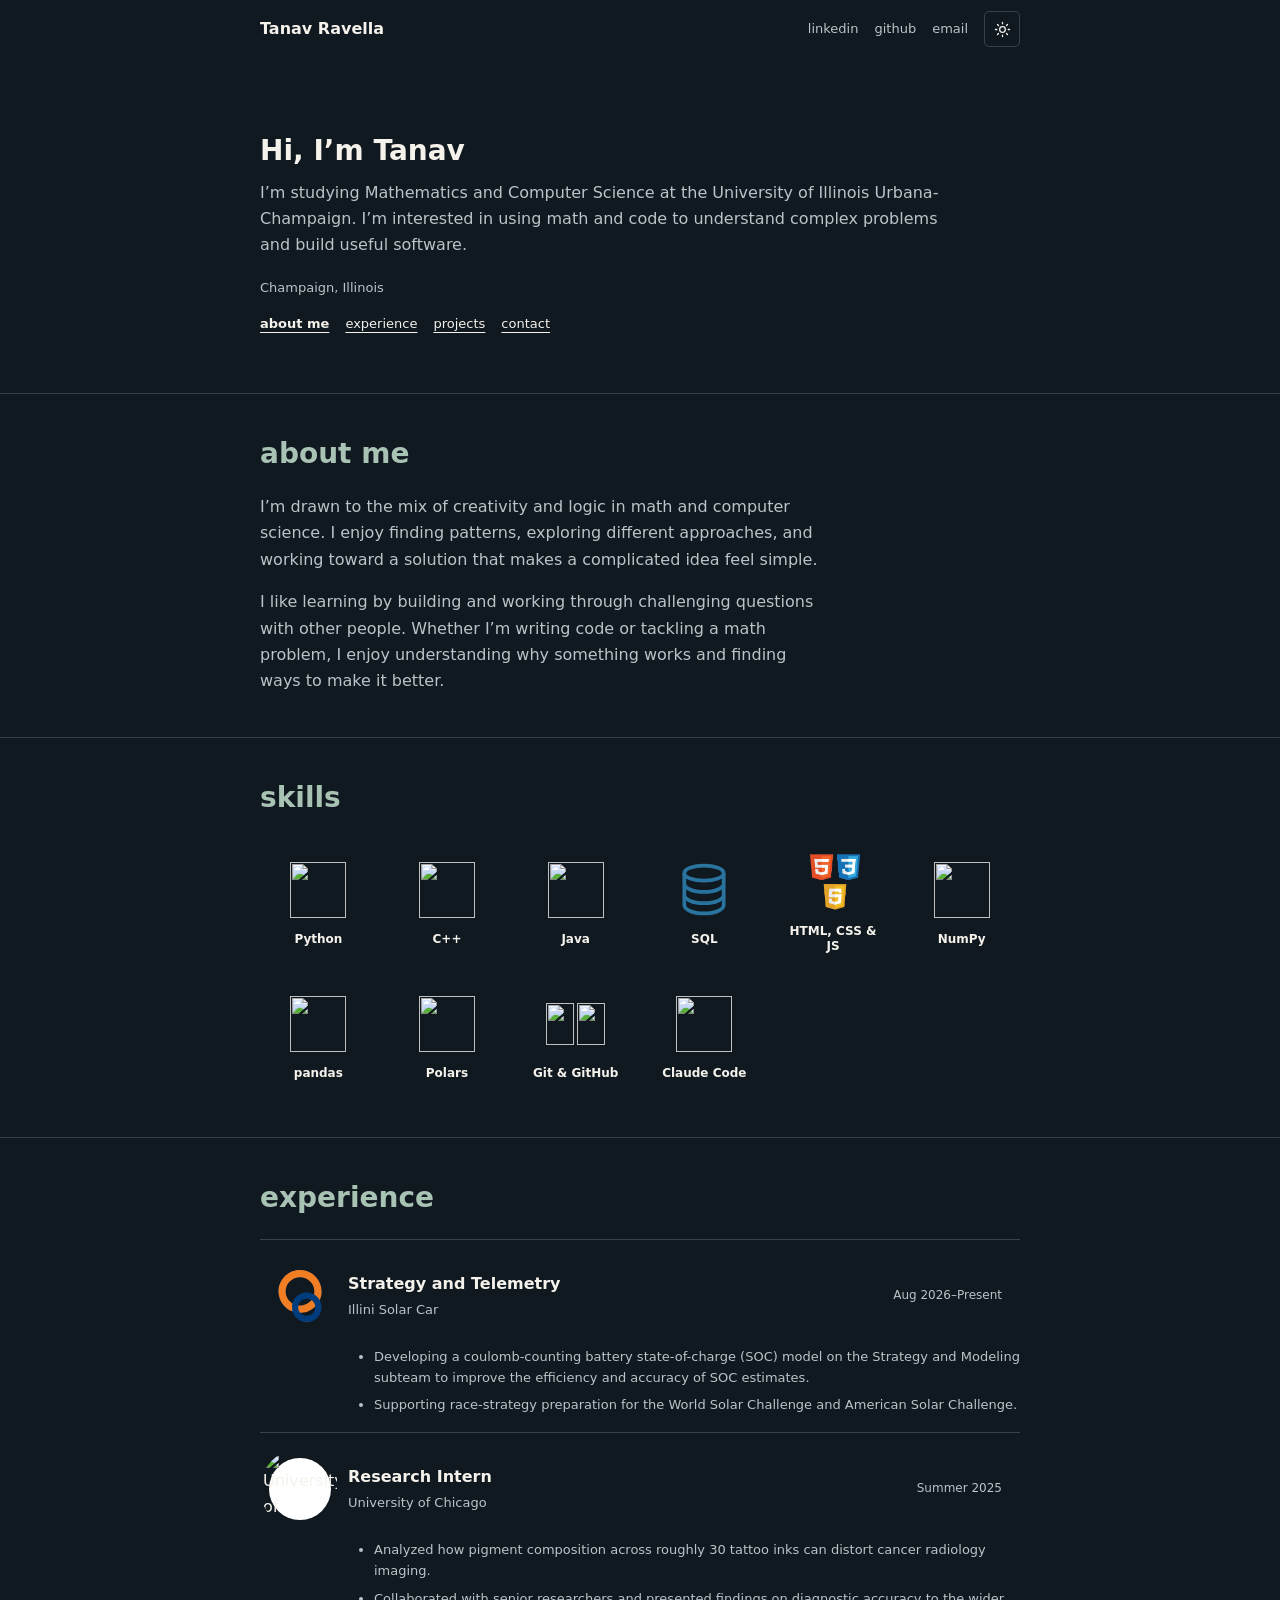
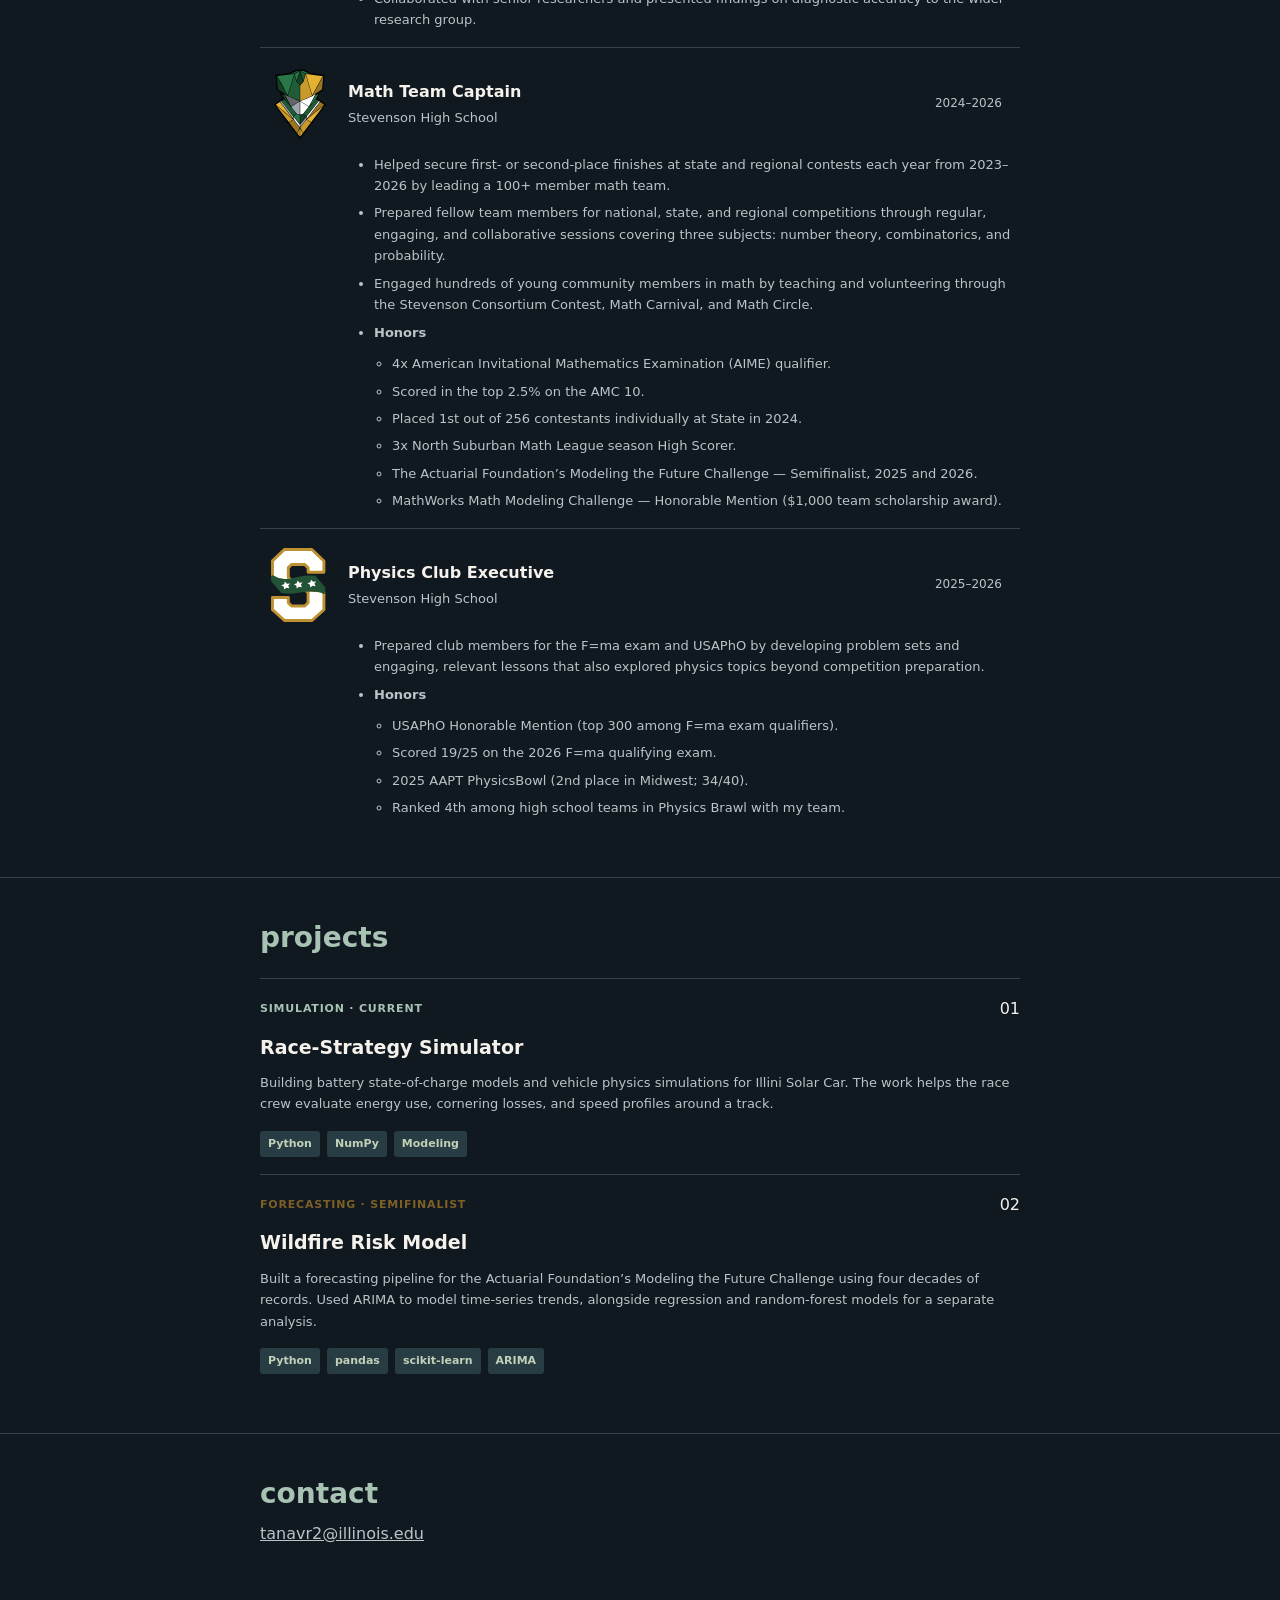
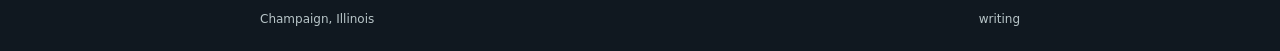
==== commit f219c86c: "Added github to header + browser tab icon" ====
--- a/index.html
+++ b/index.html
@@ -5,247 +5,18 @@
   <meta name="viewport" content="width=device-width, initial-scale=1.0">
   <meta name="theme-color" content="#101820">
   <meta name="description" content="Tanav Ravella is a Mathematics and Computer Science student at UIUC building simulation and data software.">
-  <title>Tanav Ravella | Mathematics & Computer Science</title>
-  <script>
-    try {
-      document.documentElement.dataset.theme = localStorage.getItem("portfolio-theme") || "dark";
-    } catch {
-      document.documentElement.dataset.theme = "dark";
-    }
-  </script>
-  <style>
-    :root {
-      color-scheme: dark;
-      --paper: #101820;
-      --ink: #F5F2EC;
-      --muted: #B8C5C8;
-      --line: #34434B;
-      --green: #A8C2B4;
-      --heading: #A8C2B4;
-      --green-strong: #4C6A4A;
-      --green-pale: #283D43;
-      --surface: #18232C;
-      --surface-hover: #202F39;
-      --topbar: rgb(16 24 32 / 94%);
-      --skills-band: #17242C;
-      --contact-band: #1B2B33;
-      --button-text: #F5F2EC;
-      --tag-text: #C3D0B9;
-      --focus: #C7D5DA;
-      --blue: #C7D5DA;
-      --water: #CEDCD8;
-      --ochre: #7E6027;
-      --clay: #824B38;
-      --light-accent: #E7D9BE;
-      --sound: #DCD4D9;
-      --content: 760px;
-    }
-    :root[data-theme="light"] {
-      color-scheme: light;
-      --paper: #F5F2EC;
-      --ink: #0F110F;
-      --muted: #5D625C;
-      --line: #D4D6D0;
-      --green: #4C6A4A;
-      --heading: #304A35;
-      --green-strong: #4C6A4A;
-      --green-pale: #CEDCD8;
-      --surface: #FBF9F5;
-      --surface-hover: #E9EEF0;
-      --topbar: rgb(245 242 236 / 94%);
-      --skills-band: #DDE7EA;
-      --contact-band: #CEDCD8;
-      --button-text: #F5F2EC;
-      --tag-text: #263D43;
-      --focus: #536F78;
-      --blue: #536F78;
-      --water: #CEDCD8;
-      --ochre: #7E6027;
-      --clay: #824B38;
-      --light-accent: #E7D9BE;
-      --sound: #756D72;
-    }
-
-    * { box-sizing: border-box; }
-    html { scroll-behavior: smooth; scroll-padding-top: 82px; }
-    body {
-      margin: 0;
-      background: var(--paper);
-      color: var(--ink);
-      font-family: Inter, ui-sans-serif, system-ui, -apple-system, BlinkMacSystemFont, "Segoe UI", sans-serif;
-      font-size: 16px;
-      line-height: 1.65;
-    }
-    a { color: inherit; }
-    a:focus-visible, button:focus-visible { outline: 3px solid var(--focus); outline-offset: 4px; }
-    .shell { width: min(var(--content), calc(100% - 48px)); margin-inline: auto; }
-    .topbar { background: var(--paper); }
-    .nav { min-height: 58px; display: flex; align-items: center; justify-content: space-between; gap: 24px; }
-    .mark { font-size: 16px; font-weight: 750; text-decoration: none; letter-spacing: 0; }
-    .nav-links { display: flex; align-items: center; gap: 16px; }
-    .nav-links a { color: var(--muted); font-size: 13px; font-weight: 500; text-decoration: none; }
-    .nav-links a:hover, .text-link:hover { color: var(--green); }
-    .theme-toggle { width: 36px; height: 36px; display: grid; place-items: center; padding: 0; border: 1px solid var(--line); border-radius: 5px; background: transparent; color: var(--ink); cursor: pointer; }
-    .theme-toggle svg { width: 17px; height: 17px; fill: none; stroke: currentColor; stroke-linecap: round; stroke-linejoin: round; stroke-width: 1.8; }
-    :root[data-theme="dark"] .theme-toggle .moon-icon, :root[data-theme="light"] .theme-toggle .sun-icon { display: none; }
-
-    main section { scroll-margin-top: 68px; }
-    .hero { min-height: 0; display: block; padding-block: 76px 58px; }
-    .hero-grid { width: 100%; margin-inline: auto; text-align: left; }
-    .hero-visual { display: none; }
-    .hero-visual svg { display: block; width: 100%; height: 100%; }
-    .hero-visual .grid-line { stroke: var(--line); stroke-width: 1; }
-    .hero-visual .curve { fill: none; stroke: var(--green); stroke-width: 3; stroke-linecap: round; stroke-linejoin: round; }
-    .hero-visual .node { fill: var(--paper); stroke: var(--green); stroke-width: 3; }
-    .eyebrow { margin: 0 0 12px; color: var(--muted); font-size: 12px; font-weight: 600; letter-spacing: 0; text-transform: lowercase; }
-    h1, h2, h3, p { margin-top: 0; }
-    h1 { max-width: 680px; margin-bottom: 12px; font-size: 28px; line-height: 1.2; letter-spacing: 0; }
-    .hero-copy { max-width: 690px; margin: 0 0 18px; color: var(--muted); font-size: 16px; }
-    .hero-meta { display: flex; flex-wrap: wrap; justify-content: flex-start; gap: 10px 22px; margin-bottom: 15px; color: var(--muted); font-size: 13px; }
-    .hero-meta span { display: inline-flex; align-items: center; gap: 8px; }
-    .availability { color: var(--green); font-weight: 700; }
-    .availability::before { width: 7px; height: 7px; border-radius: 50%; background: var(--green); content: ""; }
-    .hero-actions { display: flex; flex-wrap: wrap; align-items: center; justify-content: flex-start; gap: 16px; }
-    .button { display: inline-flex; align-items: center; min-height: 0; padding: 0; border-radius: 0; background: transparent; color: var(--ink); font-size: 13px; font-weight: 650; text-decoration: underline; text-underline-offset: 4px; }
-    .text-link { color: var(--ink); font-size: 13px; font-weight: 500; text-decoration-thickness: 1px; text-underline-offset: 4px; }
-
-    .band { border-top: 1px solid var(--line); }
-    .section { padding-block: 42px; }
-    .section-heading { display: flex; align-items: end; justify-content: space-between; gap: 25px; margin-bottom: 22px; }
-    .section-heading h2 { color: var(--heading); margin-bottom: 0; font-size: 28px; line-height: 1.3; letter-spacing: 0; }
-    .section-intro { max-width: 460px; margin-bottom: 0; color: var(--muted); font-size: 14px; }
-    .about-grid { display: grid; grid-template-columns: 1fr; gap: 15px; }
-    .about-copy { max-width: 570px; color: var(--muted); }
-    .about-copy p:last-child { margin-bottom: 0; }
-    .fact-list { display: flex; flex-wrap: wrap; gap: 7px 18px; align-content: start; }
-    .fact { padding-top: 0; }
-    .fact strong { font-size: 13px; }
-    .fact span { color: var(--muted); font-size: 12px; }
-
-    .skills-band { background: transparent; }
-    .skill-grid { display: grid; grid-template-columns: repeat(6, minmax(0, 1fr)); gap: 12px; }
-    .skill-tile {
-      min-height: 110px;
-      display: flex;
-      flex-direction: column;
-      align-items: center;
-      justify-content: center;
-      gap: 12px;
-      padding: 13px 8px;
-      border: 1px solid transparent;
-      border-radius: 3px;
-      color: var(--ink);
-      text-align: center;
-      transition: transform 180ms ease, background-color 180ms ease, border-color 180ms ease, box-shadow 180ms ease;
-    }
-    .skill-tile:hover, .skill-tile:focus-visible {
-      transform: translateY(-5px);
-      border-color: var(--line);
-      background: var(--surface-hover);
-      box-shadow: 0 8px 20px rgb(0 0 0 / 28%);
-    }
-    .skill-icon {
-      width: 60px;
-      height: 60px;
-      display: grid;
-      place-items: center;
-      overflow: visible;
-    }
-    .skill-icon img { width: 56px; height: 56px; display: block; object-fit: contain; }
-    .skill-icon .brand-wide { width: 64px; }
-    .skill-icon .brand-tall { height: 60px; }
-    .skill-icon.pair { display: flex; align-items: center; justify-content: center; gap: 3px; }
-    .skill-icon.pair img { width: 28px; height: 42px; }
-    .skill-icon.triple { gap: 2px; }
-    .skill-icon.triple img { width: 21px; height: 36px; }
-    .numpy-mark, .theme-mark { width: 56px; height: 56px; object-fit: contain; }
-    :root[data-theme="light"] .numpy-mark { filter: brightness(0) saturate(100%) invert(13%) sepia(35%) saturate(1900%) hue-rotate(157deg) brightness(92%) contrast(103%); }
-    :root[data-theme="dark"] .theme-mark-light, :root[data-theme="light"] .theme-mark-dark { display: none; }
-    .theme-mark-invert { filter: brightness(0) invert(1); }
-    .skill-name { font-size: 12px; font-weight: 650; line-height: 1.25; }
-
-    .timeline { display: grid; gap: 0; }
-    .timeline-item { padding: 16px 0; border-top: 1px solid var(--line); }
-    .timeline-summary { position: relative; display: grid; grid-template-columns: 72px minmax(0, 1fr) auto; align-items: center; gap: 16px; padding-right: 18px; cursor: pointer; list-style: none; }
-    .timeline-summary::-webkit-details-marker { display: none; }
-    .experience-logo { width: 80px; height: 80px; display: grid; place-items: center; overflow: hidden; border: 0; border-radius: 16px; background: transparent; }
-    .experience-logo.uchicago { position: relative; border-radius: 50%; background: transparent; }
-    .experience-logo.uchicago::before { position: absolute; inset: 9px; border-radius: 50%; background: #FFFFFF; content: ""; }
-    .experience-logo img { width: 54px; height: 54px; display: block; object-fit: contain; }
-    .experience-logo.uchicago img { position: relative; z-index: 1; width: 74px; height: 74px; }
-    .experience-logo .stevenson-mark { width: 74px; height: 74px; }
-    .timeline-summary h3 { display: inline; margin: 0; font-size: 16px; }
-    .timeline-org { display: block; margin-top: 2px; color: var(--muted); font-size: 13px; font-weight: 450; }
-    .timeline-date { flex: 0 0 auto; color: var(--muted); font-size: 12px; }
-    .timeline-main { margin-left: 96px; }
-    .timeline-main ul { margin: 10px 0 0; padding-left: 18px; color: var(--muted); font-size: 13px; }
-    .timeline-main li + li { margin-top: 6px; }
-    .accomplishments-label { font-weight: 600; }
-
-    .project-list { display: grid; grid-template-columns: 1fr; gap: 0; }
-    .project { min-height: 0; padding: 17px 0; border: 0; border-top: 1px solid var(--line); border-radius: 0; background: transparent; }
-    .project-top { display: flex; align-items: center; justify-content: space-between; gap: 15px; margin-bottom: 9px; }
-    .project-type { color: var(--green); font-size: 11px; font-weight: 750; letter-spacing: .8px; text-transform: uppercase; }
-    .project:nth-child(2) .project-type { color: var(--ochre); }
-    .project h3 { margin-bottom: 9px; font-size: 19px; }
-    .project p { color: var(--muted); font-size: 13px; }
-    .tags { display: flex; flex-wrap: wrap; gap: 7px; margin-top: 16px; }
-    .tags span { padding: 4px 8px; border-radius: 3px; background: var(--green-pale); color: var(--tag-text); font-size: 11px; font-weight: 650; }
-
-    .contact-band { background: transparent; border-top: 1px solid var(--line); }
-    .contact-row { display: flex; align-items: center; justify-content: space-between; gap: 30px; }
-    .contact-row h2 { color: var(--heading); margin-bottom: 8px; font-size: 28px; line-height: 1.3; }
-    .contact-row p { margin-bottom: 0; color: var(--muted); }
-    .contact-links { display: flex; flex-wrap: wrap; gap: 12px; }
-    .contact-links a { padding: 0; border: 0; border-radius: 0; background: transparent; font-size: 13px; font-weight: 600; text-decoration: underline; text-underline-offset: 4px; }
-    footer { padding-block: 21px; color: var(--muted); font-size: 12px; }
-    .footer-row { display: flex; justify-content: space-between; align-items: center; gap: 20px; }
-    footer p { margin: 0; }
-    footer a { color: var(--muted); text-decoration: none; }
-    footer a:hover { color: var(--green); }
-
-    @media (max-width: 720px) {
-      .shell { width: min(var(--content), calc(100% - 36px)); }
-      .nav { min-height: 62px; align-items: flex-start; flex-direction: column; gap: 7px; padding-block: 12px; }
-      .nav-links { width: 100%; gap: 19px; overflow-x: auto; padding-bottom: 2px; }
-      .nav-links a { flex: 0 0 auto; font-size: 12px; }
-      .nav-links .theme-toggle { flex: 0 0 36px; }
-      html { scroll-padding-top: 96px; }
-      main section { scroll-margin-top: 96px; }
-      .hero { min-height: 0; padding-block: 52px 38px; }
-      .hero-visual { margin-bottom: 23px; }
-      .section { padding-block: 36px; }
-      .section-heading { align-items: flex-start; flex-direction: column; gap: 12px; }
-      .about-grid { grid-template-columns: 1fr; gap: 30px; }
-      .skill-grid { grid-template-columns: repeat(4, minmax(0, 1fr)); gap: 7px; }
-      .timeline-summary { grid-template-columns: 66px minmax(0, 1fr); gap: 12px; }
-      .experience-logo { width: 66px; height: 66px; border-radius: 14px; }
-      .experience-logo.uchicago::before { inset: 6px; }
-      .experience-logo img { width: 52px; height: 52px; }
-      .experience-logo.uchicago img { width: 60px; height: 60px; }
-      .experience-logo .stevenson-mark { width: 60px; height: 60px; }
-      .timeline-summary .timeline-date { grid-column: 2; }
-      .timeline-main { margin-left: 78px; }
-      .project-list { grid-template-columns: 1fr; }
-      .contact-row { align-items: flex-start; flex-direction: column; }
-    }
-    @media (max-width: 420px) {
-      .skill-grid { grid-template-columns: repeat(3, minmax(0, 1fr)); gap: 4px; }
-      .skill-tile { min-height: 112px; }
-      .fact-list { grid-template-columns: 1fr 1fr; gap: 18px 14px; }
-      .footer-row { align-items: flex-start; flex-direction: column; }
-    }
-    @media (prefers-reduced-motion: reduce) {
-      html { scroll-behavior: auto; }
-    }
-  </style>
+  <title>tanav ravella's portfolio</title>
+  <link rel="icon" href="assets/favicon.svg" type="image/svg+xml">
+  <script src="script.js"></script>
+  <link rel="stylesheet" href="styles.css">
 </head>
-<body>
+<body class="portfolio-page">
   <header class="topbar">
     <nav class="nav shell" aria-label="Main navigation">
       <a class="mark" href="#home">Tanav Ravella</a>
       <div class="nav-links">
         <a href="https://www.linkedin.com/in/tanav-ravella-240072304" target="_blank" rel="noreferrer">linkedin</a>
+        <a href="https://github.com/travella08" target="_blank" rel="noreferrer">github</a>
         <a href="mailto:tanavr2@illinois.edu">email</a>
         <button class="theme-toggle" id="themeToggle" type="button" aria-label="Switch to light mode" title="Switch to light mode">
           <svg class="sun-icon" viewBox="0 0 24 24" aria-hidden="true"><circle cx="12" cy="12" r="4"/><path d="M12 2v2m0 16v2M4.93 4.93l1.42 1.42m11.3 11.3 1.42 1.42M2 12h2m16 0h2M4.93 19.07l1.42-1.42m11.3-11.3 1.42-1.42"/></svg>
@@ -409,21 +180,5 @@
   <footer class="shell">
     <div class="footer-row"><p>Champaign, Illinois</p><a href="writing.html">writing</a></div>
   </footer>
-  <script>
-    const themeToggle = document.getElementById("themeToggle");
-    const themeMeta = document.querySelector('meta[name="theme-color"]');
-    function setTheme(theme) {
-      document.documentElement.dataset.theme = theme;
-      themeMeta.content = theme === "dark" ? "#101820" : "#F5F2EC";
-      const nextTheme = theme === "dark" ? "light" : "dark";
-      themeToggle.setAttribute("aria-label", `Switch to ${nextTheme} mode`);
-      themeToggle.title = `Switch to ${nextTheme} mode`;
-      try { localStorage.setItem("portfolio-theme", theme); } catch {}
-    }
-    setTheme(document.documentElement.dataset.theme === "light" ? "light" : "dark");
-    themeToggle.addEventListener("click", () => {
-      setTheme(document.documentElement.dataset.theme === "dark" ? "light" : "dark");
-    });
-  </script>
 </body>
 </html>
--- a/styles.css
+++ b/styles.css
@@ -0,0 +1,233 @@
+:root {
+  color-scheme: dark;
+  --paper: #101820;
+  --ink: #F5F2EC;
+  --muted: #B8C5C8;
+  --line: #34434B;
+  --green: #A8C2B4;
+  --heading: #A8C2B4;
+  --green-strong: #4C6A4A;
+  --green-pale: #283D43;
+  --surface: #18232C;
+  --surface-hover: #202F39;
+  --topbar: rgb(16 24 32 / 94%);
+  --skills-band: #17242C;
+  --contact-band: #1B2B33;
+  --button-text: #F5F2EC;
+  --tag-text: #C3D0B9;
+  --focus: #C7D5DA;
+  --blue: #C7D5DA;
+  --water: #CEDCD8;
+  --ochre: #7E6027;
+  --clay: #824B38;
+  --light-accent: #E7D9BE;
+  --sound: #DCD4D9;
+  --notice: #18232C;
+  --content: 760px;
+}
+:root[data-theme="light"] {
+  color-scheme: light;
+  --paper: #F5F2EC;
+  --ink: #0F110F;
+  --muted: #5D625C;
+  --line: #D4D6D0;
+  --green: #4C6A4A;
+  --heading: #304A35;
+  --green-strong: #4C6A4A;
+  --green-pale: #CEDCD8;
+  --surface: #FBF9F5;
+  --surface-hover: #E9EEF0;
+  --topbar: rgb(245 242 236 / 94%);
+  --skills-band: #DDE7EA;
+  --contact-band: #CEDCD8;
+  --button-text: #F5F2EC;
+  --tag-text: #263D43;
+  --focus: #536F78;
+  --blue: #536F78;
+  --water: #CEDCD8;
+  --ochre: #7E6027;
+  --clay: #824B38;
+  --light-accent: #E7D9BE;
+  --sound: #756D72;
+  --notice: #DDE7EA;
+}
+
+* { box-sizing: border-box; }
+html { scroll-behavior: smooth; scroll-padding-top: 82px; }
+body {
+  margin: 0;
+  background: var(--paper);
+  color: var(--ink);
+  font-family: Inter, ui-sans-serif, system-ui, -apple-system, BlinkMacSystemFont, "Segoe UI", sans-serif;
+  font-size: 16px;
+  line-height: 1.65;
+}
+a { color: inherit; }
+a:focus-visible, button:focus-visible { outline: 3px solid var(--focus); outline-offset: 4px; }
+
+.portfolio-page .shell { width: min(var(--content), calc(100% - 48px)); margin-inline: auto; }
+.topbar { background: var(--paper); }
+.nav { min-height: 58px; display: flex; align-items: center; justify-content: space-between; gap: 24px; }
+.mark { font-size: 16px; font-weight: 750; text-decoration: none; letter-spacing: 0; }
+.nav-links { display: flex; align-items: center; gap: 16px; }
+.nav-links a { color: var(--muted); font-size: 13px; font-weight: 500; text-decoration: none; }
+.nav-links a:hover, .text-link:hover { color: var(--green); }
+.theme-toggle { width: 36px; height: 36px; display: grid; place-items: center; padding: 0; border: 1px solid var(--line); border-radius: 5px; background: transparent; color: var(--ink); cursor: pointer; }
+.theme-toggle svg { width: 17px; height: 17px; fill: none; stroke: currentColor; stroke-linecap: round; stroke-linejoin: round; stroke-width: 1.8; }
+:root[data-theme="dark"] .theme-toggle .moon-icon, :root[data-theme="light"] .theme-toggle .sun-icon { display: none; }
+
+.portfolio-page main section { scroll-margin-top: 68px; }
+.hero { min-height: 0; display: block; padding-block: 76px 58px; }
+.hero-grid { width: 100%; margin-inline: auto; text-align: left; }
+.hero-visual { display: none; }
+.hero-visual svg { display: block; width: 100%; height: 100%; }
+.hero-visual .grid-line { stroke: var(--line); stroke-width: 1; }
+.hero-visual .curve { fill: none; stroke: var(--green); stroke-width: 3; stroke-linecap: round; stroke-linejoin: round; }
+.hero-visual .node { fill: var(--paper); stroke: var(--green); stroke-width: 3; }
+.eyebrow { margin: 0 0 12px; color: var(--muted); font-size: 12px; font-weight: 600; letter-spacing: 0; text-transform: lowercase; }
+.portfolio-page h1, .portfolio-page h2, .portfolio-page h3, .portfolio-page p { margin-top: 0; }
+.portfolio-page h1 { max-width: 680px; margin-bottom: 12px; font-size: 28px; line-height: 1.2; letter-spacing: 0; }
+.hero-copy { max-width: 690px; margin: 0 0 18px; color: var(--muted); font-size: 16px; }
+.hero-meta { display: flex; flex-wrap: wrap; justify-content: flex-start; gap: 10px 22px; margin-bottom: 15px; color: var(--muted); font-size: 13px; }
+.hero-meta span { display: inline-flex; align-items: center; gap: 8px; }
+.availability { color: var(--green); font-weight: 700; }
+.availability::before { width: 7px; height: 7px; border-radius: 50%; background: var(--green); content: ""; }
+.hero-actions { display: flex; flex-wrap: wrap; align-items: center; justify-content: flex-start; gap: 16px; }
+.button { display: inline-flex; align-items: center; min-height: 0; padding: 0; border-radius: 0; background: transparent; color: var(--ink); font-size: 13px; font-weight: 650; text-decoration: underline; text-underline-offset: 4px; }
+.text-link { color: var(--ink); font-size: 13px; font-weight: 500; text-decoration-thickness: 1px; text-underline-offset: 4px; }
+
+.band { border-top: 1px solid var(--line); }
+.section { padding-block: 42px; }
+.section-heading { display: flex; align-items: end; justify-content: space-between; gap: 25px; margin-bottom: 22px; }
+.section-heading h2 { color: var(--heading); margin-bottom: 0; font-size: 28px; line-height: 1.3; letter-spacing: 0; }
+.section-intro { max-width: 460px; margin-bottom: 0; color: var(--muted); font-size: 14px; }
+.about-grid { display: grid; grid-template-columns: 1fr; gap: 15px; }
+.about-copy { max-width: 570px; color: var(--muted); }
+.about-copy p:last-child { margin-bottom: 0; }
+.fact-list { display: flex; flex-wrap: wrap; gap: 7px 18px; align-content: start; }
+.fact { padding-top: 0; }
+.fact strong { font-size: 13px; }
+.fact span { color: var(--muted); font-size: 12px; }
+
+.skills-band { background: transparent; }
+.skill-grid { display: grid; grid-template-columns: repeat(6, minmax(0, 1fr)); gap: 12px; }
+.skill-tile {
+  min-height: 110px;
+  display: flex;
+  flex-direction: column;
+  align-items: center;
+  justify-content: center;
+  gap: 12px;
+  padding: 13px 8px;
+  border: 1px solid transparent;
+  border-radius: 3px;
+  color: var(--ink);
+  text-align: center;
+  transition: transform 180ms ease, background-color 180ms ease, border-color 180ms ease, box-shadow 180ms ease;
+}
+.skill-tile:hover, .skill-tile:focus-visible { transform: translateY(-5px); border-color: var(--line); background: var(--surface-hover); box-shadow: 0 8px 20px rgb(0 0 0 / 28%); }
+.skill-icon { width: 60px; height: 60px; display: grid; place-items: center; overflow: visible; }
+.skill-icon img { width: 56px; height: 56px; display: block; object-fit: contain; }
+.skill-icon .brand-wide { width: 64px; }
+.skill-icon .brand-tall { height: 60px; }
+.skill-icon.pair { display: flex; align-items: center; justify-content: center; gap: 3px; }
+.skill-icon.pair img { width: 28px; height: 42px; }
+.skill-icon.triple { gap: 2px; }
+.skill-icon.triple img { width: 21px; height: 36px; }
+.numpy-mark, .theme-mark { width: 56px; height: 56px; object-fit: contain; }
+:root[data-theme="light"] .numpy-mark { filter: brightness(0) saturate(100%) invert(13%) sepia(35%) saturate(1900%) hue-rotate(157deg) brightness(92%) contrast(103%); }
+:root[data-theme="dark"] .theme-mark-light, :root[data-theme="light"] .theme-mark-dark { display: none; }
+.theme-mark-invert { filter: brightness(0) invert(1); }
+.skill-name { font-size: 12px; font-weight: 650; line-height: 1.25; }
+
+.timeline { display: grid; gap: 0; }
+.timeline-item { padding: 16px 0; border-top: 1px solid var(--line); }
+.timeline-summary { position: relative; display: grid; grid-template-columns: 72px minmax(0, 1fr) auto; align-items: center; gap: 16px; padding-right: 18px; cursor: pointer; list-style: none; }
+.timeline-summary::-webkit-details-marker { display: none; }
+.experience-logo { width: 80px; height: 80px; display: grid; place-items: center; overflow: hidden; border: 0; border-radius: 16px; background: transparent; }
+.experience-logo.uchicago { position: relative; border-radius: 50%; background: transparent; }
+.experience-logo.uchicago::before { position: absolute; inset: 9px; border-radius: 50%; background: #FFFFFF; content: ""; }
+.experience-logo img { width: 54px; height: 54px; display: block; object-fit: contain; }
+.experience-logo.uchicago img { position: relative; z-index: 1; width: 74px; height: 74px; }
+.experience-logo .stevenson-mark { width: 74px; height: 74px; }
+.timeline-summary h3 { display: inline; margin: 0; font-size: 16px; }
+.timeline-org { display: block; margin-top: 2px; color: var(--muted); font-size: 13px; font-weight: 450; }
+.timeline-date { flex: 0 0 auto; color: var(--muted); font-size: 12px; }
+.timeline-main { margin-left: 96px; }
+.timeline-main ul { margin: 10px 0 0; padding-left: 18px; color: var(--muted); font-size: 13px; }
+.timeline-main li + li { margin-top: 6px; }
+.accomplishments-label { font-weight: 600; }
+
+.project-list { display: grid; grid-template-columns: 1fr; gap: 0; }
+.project { min-height: 0; padding: 17px 0; border: 0; border-top: 1px solid var(--line); border-radius: 0; background: transparent; }
+.project-top { display: flex; align-items: center; justify-content: space-between; gap: 15px; margin-bottom: 9px; }
+.project-type { color: var(--green); font-size: 11px; font-weight: 750; letter-spacing: .8px; text-transform: uppercase; }
+.project:nth-child(2) .project-type { color: var(--ochre); }
+.project h3 { margin-bottom: 9px; font-size: 19px; }
+.project p { color: var(--muted); font-size: 13px; }
+.tags { display: flex; flex-wrap: wrap; gap: 7px; margin-top: 16px; }
+.tags span { padding: 4px 8px; border-radius: 3px; background: var(--green-pale); color: var(--tag-text); font-size: 11px; font-weight: 650; }
+
+.contact-band { background: transparent; border-top: 1px solid var(--line); }
+.contact-row { display: flex; align-items: center; justify-content: space-between; gap: 30px; }
+.contact-row h2 { color: var(--heading); margin-bottom: 8px; font-size: 28px; line-height: 1.3; }
+.contact-row p { margin-bottom: 0; color: var(--muted); }
+.contact-links { display: flex; flex-wrap: wrap; gap: 12px; }
+.contact-links a { padding: 0; border: 0; border-radius: 0; background: transparent; font-size: 13px; font-weight: 600; text-decoration: underline; text-underline-offset: 4px; }
+.portfolio-page footer { padding-block: 21px; color: var(--muted); font-size: 12px; }
+.footer-row { display: flex; justify-content: space-between; align-items: center; gap: 20px; }
+.portfolio-page footer p { margin: 0; }
+.portfolio-page footer a { color: var(--muted); text-decoration: none; }
+.portfolio-page footer a:hover { color: var(--green); }
+
+.writing-page { max-width: 760px; margin: 0 auto; padding: 32px 24px 70px; font: 16px/1.7 Inter, ui-sans-serif, system-ui, -apple-system, BlinkMacSystemFont, "Segoe UI", sans-serif; }
+.writing-page > header { padding: 15px 0 43px; }
+.topline { display: flex; align-items: center; justify-content: space-between; gap: 20px; }
+.writing-page a { color: var(--green); }
+.writing-page .back { font-size: 13px; font-weight: 650; text-decoration: none; }
+.writing-page .kicker { margin: 48px 0 10px; color: var(--green); font-size: 11px; font-weight: 750; letter-spacing: 1.3px; text-transform: uppercase; }
+.writing-page h1 { max-width: none; margin: 0 0 12px; font-size: 42px; line-height: 1.15; }
+.writing-page header p:last-child { max-width: 560px; margin: 0; color: var(--muted); }
+.writing-page article { padding: 23px 0; border-top: 1px solid var(--line); }
+.writing-page article h2 { margin: 0 0 7px; font-size: 20px; }
+.writing-page article p { margin: 0; color: var(--muted); font-size: 14px; }
+.writing-page .empty { margin-top: 14px; padding: 16px; border-left: 3px solid var(--green); background: var(--notice); color: var(--muted); font-size: 13px; }
+
+@media (max-width: 720px) {
+  .portfolio-page .shell { width: min(var(--content), calc(100% - 36px)); }
+  .nav { min-height: 62px; align-items: flex-start; flex-direction: column; gap: 7px; padding-block: 12px; }
+  .nav-links { width: 100%; gap: 19px; overflow-x: auto; padding-bottom: 2px; }
+  .nav-links a { flex: 0 0 auto; font-size: 12px; }
+  .nav-links .theme-toggle { flex: 0 0 36px; }
+  html { scroll-padding-top: 96px; }
+  .portfolio-page main section { scroll-margin-top: 96px; }
+  .hero { min-height: 0; padding-block: 52px 38px; }
+  .hero-visual { margin-bottom: 23px; }
+  .section { padding-block: 36px; }
+  .section-heading { align-items: flex-start; flex-direction: column; gap: 12px; }
+  .about-grid { grid-template-columns: 1fr; gap: 30px; }
+  .skill-grid { grid-template-columns: repeat(4, minmax(0, 1fr)); gap: 7px; }
+  .timeline-summary { grid-template-columns: 66px minmax(0, 1fr); gap: 12px; }
+  .experience-logo { width: 66px; height: 66px; border-radius: 14px; }
+  .experience-logo.uchicago::before { inset: 6px; }
+  .experience-logo img { width: 52px; height: 52px; }
+  .experience-logo.uchicago img { width: 60px; height: 60px; }
+  .experience-logo .stevenson-mark { width: 60px; height: 60px; }
+  .timeline-summary .timeline-date { grid-column: 2; }
+  .timeline-main { margin-left: 78px; }
+  .project-list { grid-template-columns: 1fr; }
+  .contact-row { align-items: flex-start; flex-direction: column; }
+}
+@media (max-width: 480px) {
+  .writing-page { padding-inline: 18px; }
+  .writing-page h1 { font-size: 36px; }
+}
+@media (max-width: 420px) {
+  .skill-grid { grid-template-columns: repeat(3, minmax(0, 1fr)); gap: 4px; }
+  .skill-tile { min-height: 112px; }
+  .fact-list { grid-template-columns: 1fr 1fr; gap: 18px 14px; }
+  .footer-row { align-items: flex-start; flex-direction: column; }
+}
+@media (prefers-reduced-motion: reduce) {
+  html { scroll-behavior: auto; }
+}
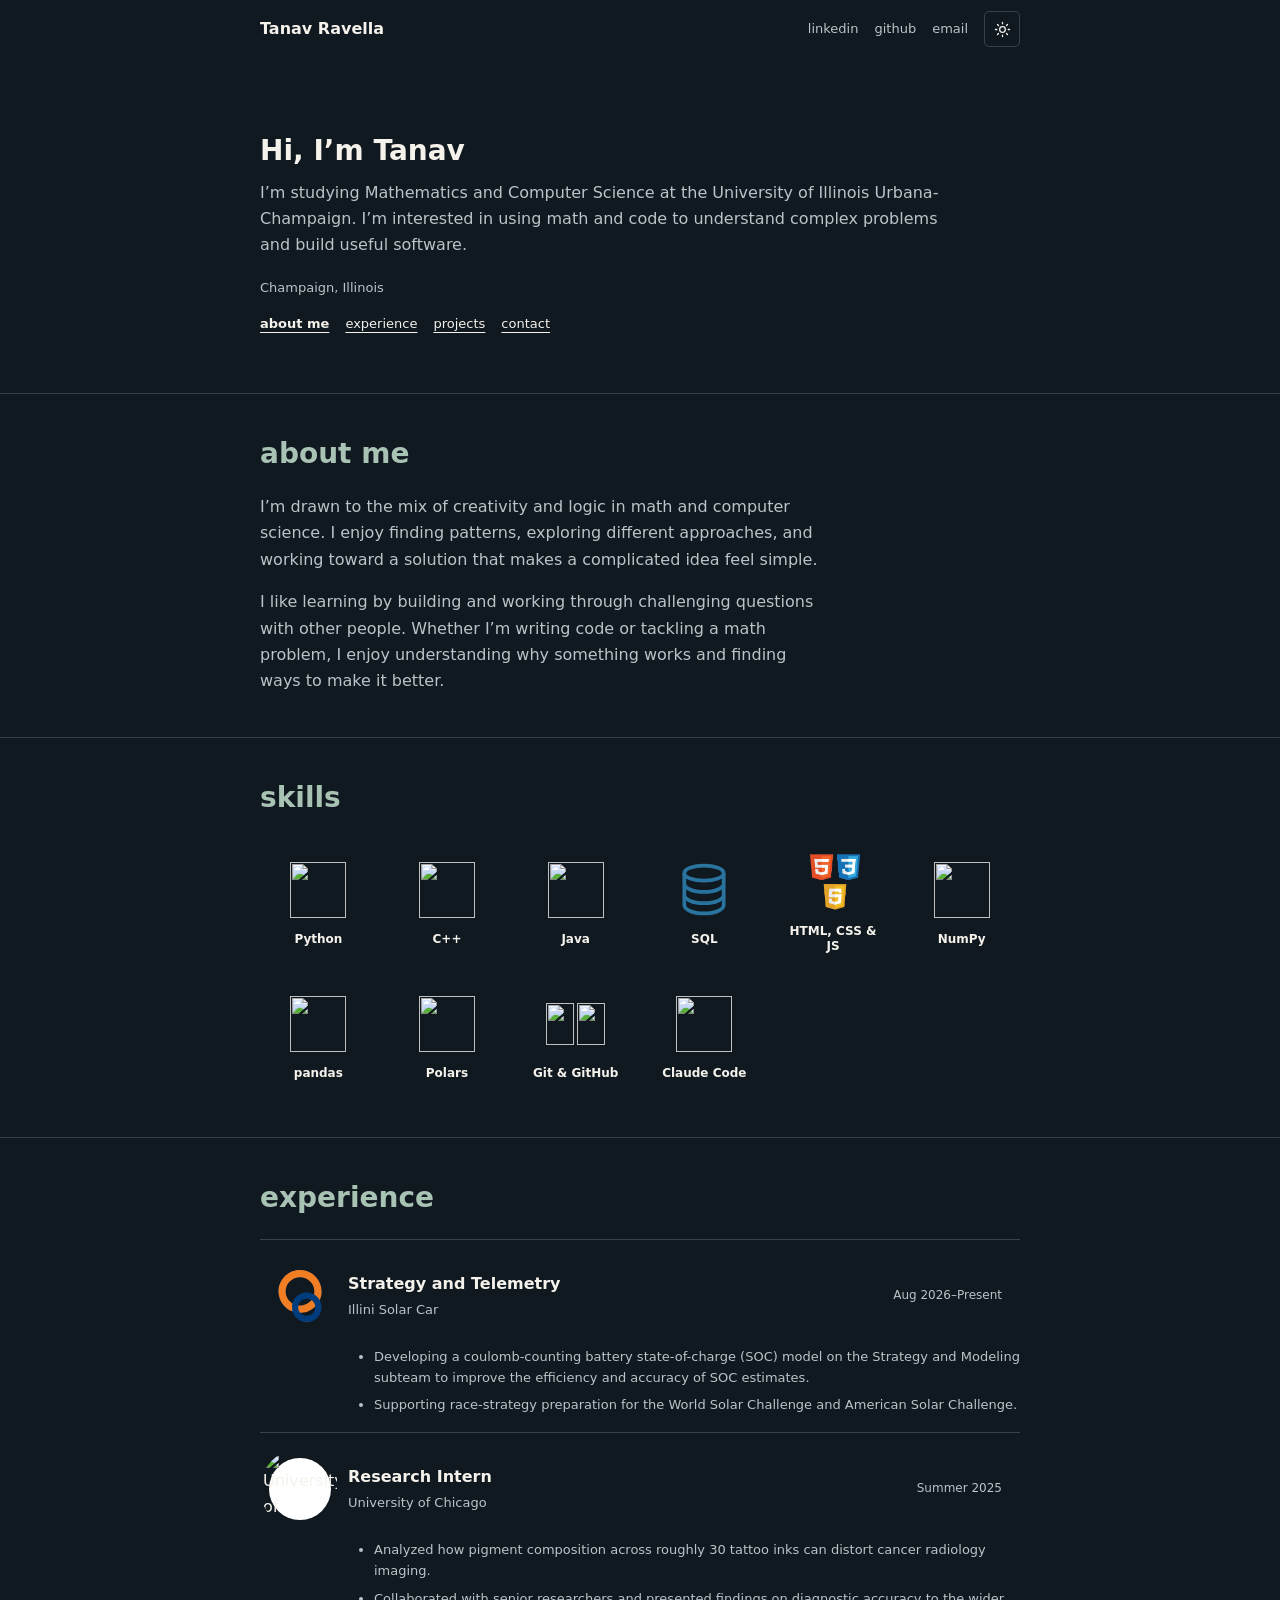
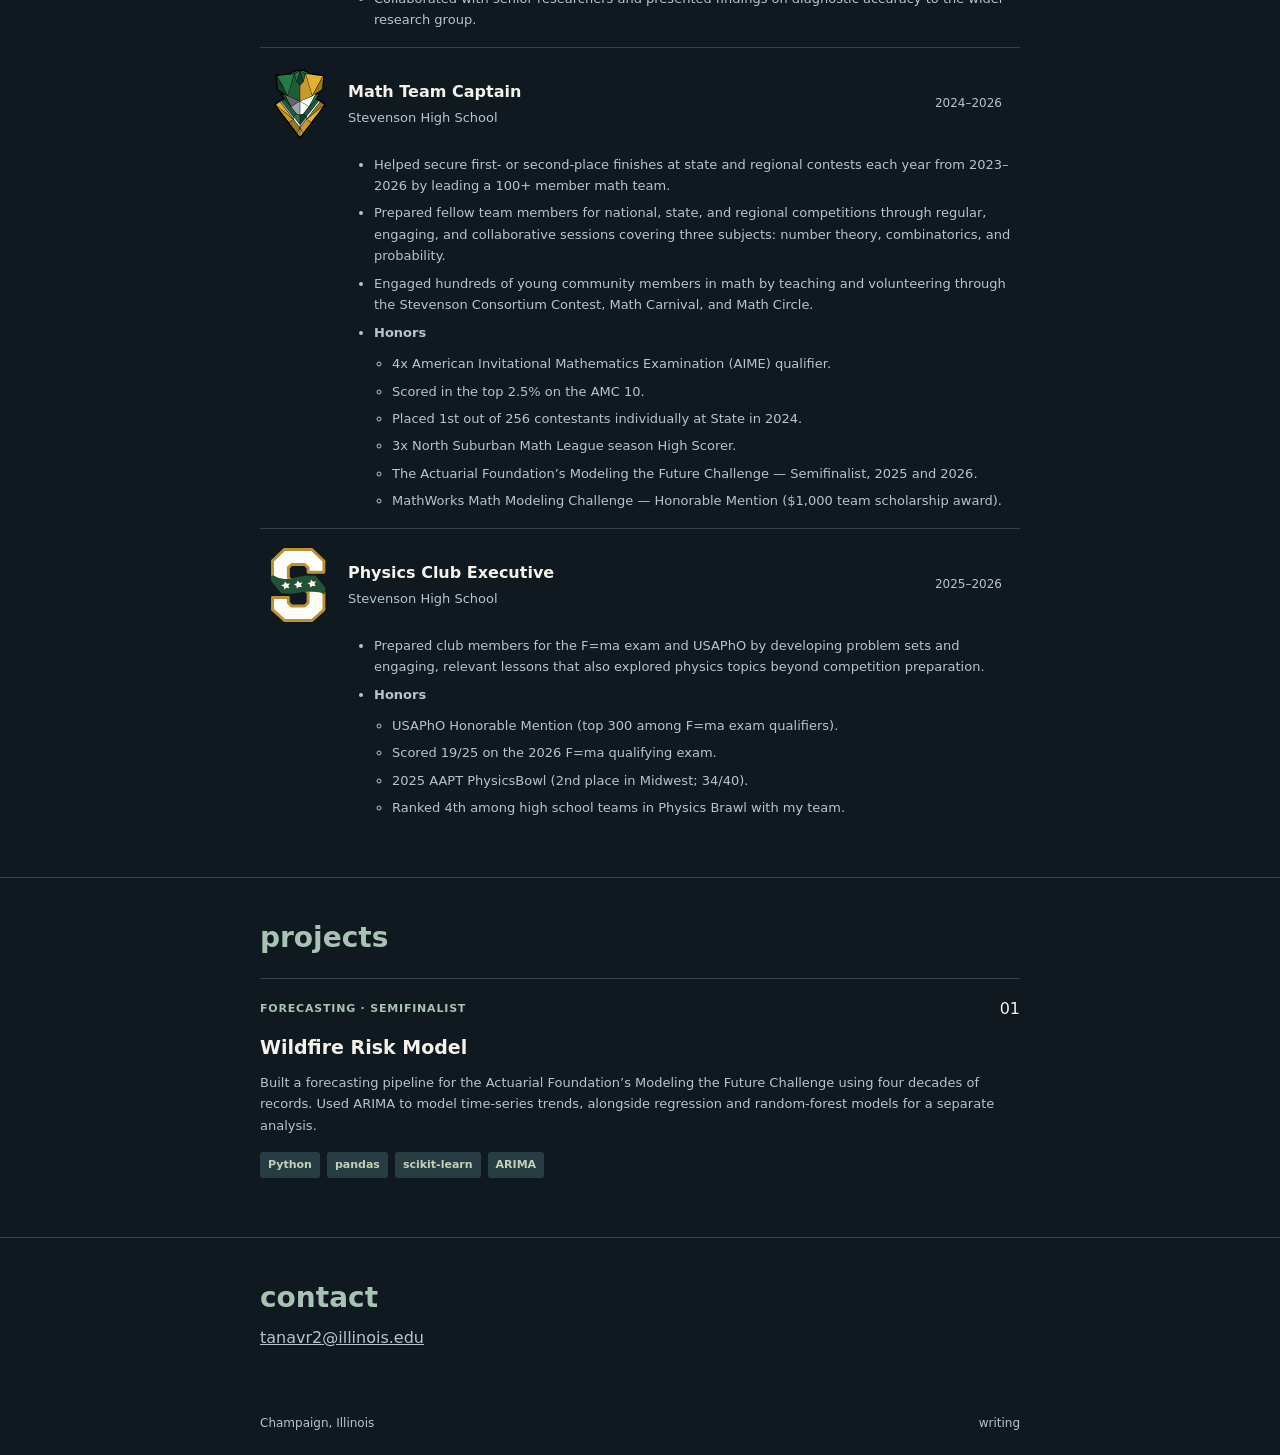
==== commit 44de79a0: "modified projects" ====
--- a/index.html
+++ b/index.html
@@ -6,7 +6,7 @@
   <meta name="theme-color" content="#101820">
   <meta name="description" content="Tanav Ravella is a Mathematics and Computer Science student at UIUC building simulation and data software.">
   <title>tanav ravella's portfolio</title>
-  <link rel="icon" href="assets/favicon.svg" type="image/svg+xml">
+  <link rel="icon" href="assets/favicon-floppy.png" type="image/png" sizes="64x64">
   <script src="script.js"></script>
   <link rel="stylesheet" href="styles.css">
 </head>
@@ -155,13 +155,7 @@
         </div>
         <div class="project-list">
           <article class="project">
-            <div class="project-top"><span class="project-type">Simulation · Current</span><span aria-hidden="true">01</span></div>
-            <h3>Race-Strategy Simulator</h3>
-            <p>Building battery state-of-charge models and vehicle physics simulations for Illini Solar Car. The work helps the race crew evaluate energy use, cornering losses, and speed profiles around a track.</p>
-            <div class="tags"><span>Python</span><span>NumPy</span><span>Modeling</span></div>
-          </article>
-          <article class="project">
-            <div class="project-top"><span class="project-type">Forecasting · Semifinalist</span><span aria-hidden="true">02</span></div>
+            <div class="project-top"><span class="project-type">Forecasting · Semifinalist</span><span aria-hidden="true">01</span></div>
             <h3>Wildfire Risk Model</h3>
             <p>Built a forecasting pipeline for the Actuarial Foundation’s Modeling the Future Challenge using four decades of records. Used ARIMA to model time-series trends, alongside regression and random-forest models for a separate analysis.</p>
             <div class="tags"><span>Python</span><span>pandas</span><span>scikit-learn</span><span>ARIMA</span></div>
